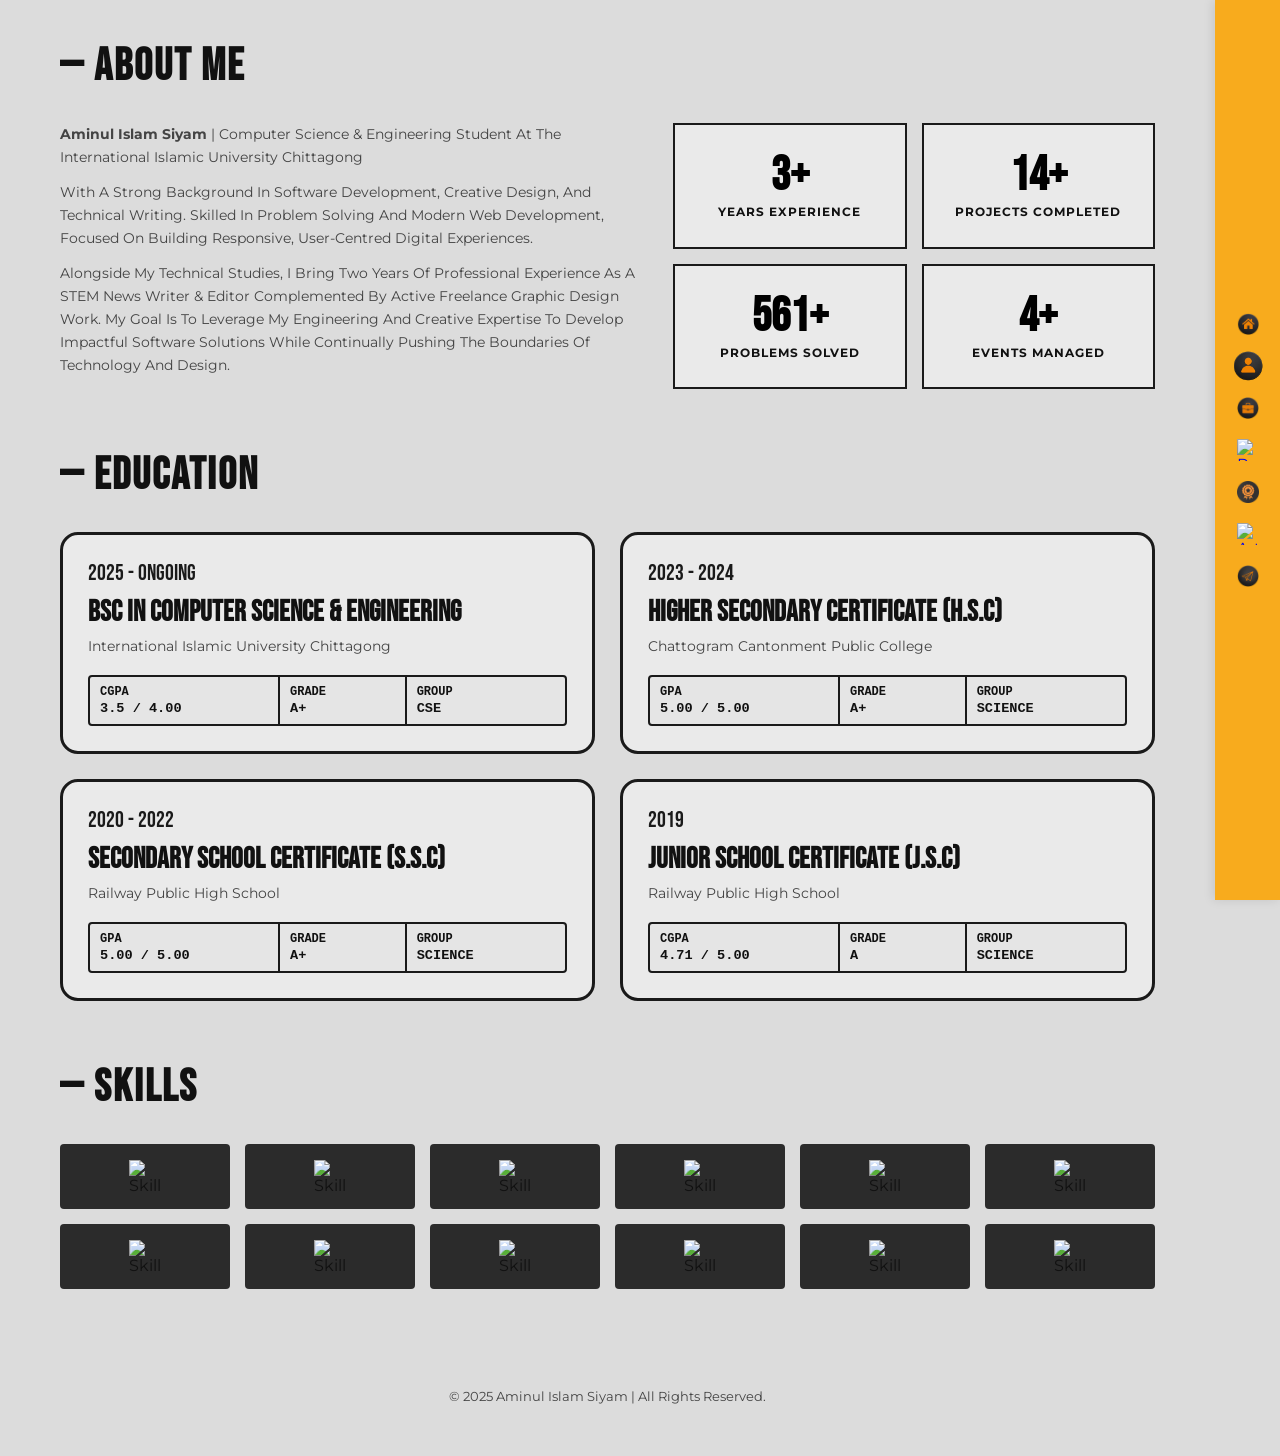
==== about.html @ 87c58ed9 "This is my first commit" ====
<!DOCTYPE html>
<html lang="en">
<head>
  <meta charset="UTF-8" />
  <meta name="viewport" content="width=device-width, initial-scale=1.0" />
  <title>Aminul Islam Siyam - About & Education</title>
  <link rel="preconnect" href="https://fonts.googleapis.com">
  <link rel="preconnect" href="https://fonts.gstatic.com" crossorigin>
  <link href="https://fonts.googleapis.com/css2?family=Bebas+Neue&family=Montserrat:wght@400;500;600;700&display=swap" rel="stylesheet">
  <link rel="stylesheet" href="style.css" />
</head>
<body>

  <aside class="sidebar-nav">
    <div class="nav-dots">
      <a href="home.html" class="dot-link" title="Home"><img src="images/home.png" alt="Home" class="nav-custom-icon"></a>
      <a href="about.html" class="dot-link active-dot" title="About"><img src="images/about.png" alt="About" class="nav-custom-icon"></a>
      <a href="experience.html" class="dot-link" title="Experience"><img src="images/experience.png" alt="Experience" class="nav-custom-icon"></a>
      <a href="project.html" class="dot-link" title="Projects"><img src="images/portfolio.png" alt="Projects" class="nav-custom-icon"></a>
      <a href="achivement.html" class="dot-link" title="Achievements"><img src="images/achivement.png" alt="Achievements" class="nav-custom-icon"></a>
      <a href="artice.html" class="dot-link" title="Articles"><img src="images/articles.png" alt="Articles" class="nav-custom-icon"></a>
      <a href="contact.html" class="dot-link" title="Contact"><img src="images/contact.png" alt="Contact" class="nav-custom-icon"></a>
    </div>
  </aside>

  <div class="main-wrapper">
    <!-- About Section -->
    <section class="section-block">
      <h2 class="section-header"><span>—</span> ABOUT ME</h2>
      <div class="about-grid">
        <div class="about-bio">
          <p class="lead-text">
            <strong>Aminul Islam Siyam</strong> | Computer Science & Engineering Student At The International Islamic University Chittagong
          </p>
          <p>
            With A Strong Background In Software Development, Creative Design, And Technical Writing. Skilled In Problem Solving And Modern Web Development, Focused On Building Responsive, User-Centred Digital Experiences.
          </p>
          <p>
            Alongside My Technical Studies, I Bring Two Years Of Professional Experience As A STEM News Writer & Editor Complemented By Active Freelance Graphic Design Work. My Goal Is To Leverage My Engineering And Creative Expertise To Develop Impactful Software Solutions While Continually Pushing The Boundaries Of Technology And Design.
          </p>
        </div>
        <div class="stats-grid">
          <div class="stat-card">
            <h3 class="counter" data-target="3">0+</h3>
            <p>YEARS EXPERIENCE</p>
          </div>
          <div class="stat-card">
            <h3 class="counter" data-target="20">0+</h3>
            <p>PROJECTS COMPLETED</p>
          </div>
          <div class="stat-card">
            <h3 class="counter" data-target="800">0+</h3>
            <p>PROBLEMS SOLVED</p>
          </div>
          <div class="stat-card">
            <h3 class="counter" data-target="5">0+</h3>
            <p>EVENTS MANAGED</p>
          </div>
        </div>
      </div>
    </section>

    <!-- Education Section -->
    <section class="section-block">
      <h2 class="section-header"><span>—</span> EDUCATION</h2>
      <div class="education-grid">
        <div class="edu-card">
          <span class="edu-year">2025 - ONGOING</span>
          <h3 class="edu-degree">BSc In Computer Science & Engineering</h3>
          <p class="edu-institution">International Islamic University Chittagong</p>
          <div class="edu-table">
            <div class="edu-col"><span class="edu-label">CGPA</span><span class="edu-val">3.5 / 4.00</span></div>
            <div class="edu-col"><span class="edu-label">GRADE</span><span class="edu-val">A+</span></div>
            <div class="edu-col"><span class="edu-label">GROUP</span><span class="edu-val">CSE</span></div>
          </div>
        </div>

        <div class="edu-card">
          <span class="edu-year">2023 - 2024</span>
          <h3 class="edu-degree">Higher Secondary Certificate (H.S.C)</h3>
          <p class="edu-institution">Chattogram Cantonment Public College</p>
          <div class="edu-table">
            <div class="edu-col"><span class="edu-label">GPA</span><span class="edu-val">5.00 / 5.00</span></div>
            <div class="edu-col"><span class="edu-label">GRADE</span><span class="edu-val">A+</span></div>
            <div class="edu-col"><span class="edu-label">GROUP</span><span class="edu-val">SCIENCE</span></div>
          </div>
        </div>

        <div class="edu-card">
          <span class="edu-year">2020 - 2022</span>
          <h3 class="edu-degree">Secondary School Certificate (S.S.C)</h3>
          <p class="edu-institution">Railway Public High School</p>
          <div class="edu-table">
            <div class="edu-col"><span class="edu-label">GPA</span><span class="edu-val">5.00 / 5.00</span></div>
            <div class="edu-col"><span class="edu-label">GRADE</span><span class="edu-val">A+</span></div>
            <div class="edu-col"><span class="edu-label">GROUP</span><span class="edu-val">SCIENCE</span></div>
          </div>
        </div>

        <div class="edu-card">
          <span class="edu-year">2019</span>
          <h3 class="edu-degree">Junior School Certificate (J.S.C)</h3>
          <p class="edu-institution">Railway Public High School</p>
          <div class="edu-table">
            <div class="edu-col"><span class="edu-label">CGPA</span><span class="edu-val">4.71 / 5.00</span></div>
            <div class="edu-col"><span class="edu-label">GRADE</span><span class="edu-val">A</span></div>
            <div class="edu-col"><span class="edu-label">GROUP</span><span class="edu-val">SCIENCE</span></div>
          </div>
        </div>
      </div>
    </section>

    <!-- Skills Section -->
    <section class="section-block">
      <h2 class="section-header"><span>—</span> SKILLS</h2>
      <div class="skills-flex-grid">
        <div class="skill-box"><img src="images/skill1.png" alt="Skill 1"></div>
        <div class="skill-box"><img src="images/skill2.png" alt="Skill 2"></div>
        <div class="skill-box"><img src="images/skill3.png" alt="Skill 3"></div>
        <div class="skill-box"><img src="images/skill4.png" alt="Skill 4"></div>
        <div class="skill-box"><img src="images/skill5.png" alt="Skill 5"></div>
        <div class="skill-box"><img src="images/skill6.png" alt="Skill 6"></div>
        <div class="skill-box"><img src="images/skill7.png" alt="Skill 7"></div>
        <div class="skill-box"><img src="images/skill8.png" alt="Skill 8"></div>
        <div class="skill-box"><img src="images/skill9.png" alt="Skill 9"></div>
        <div class="skill-box"><img src="images/skill10.png" alt="Skill 10"></div>
        <div class="skill-box"><img src="images/skill11.png" alt="Skill 11"></div>
        <div class="skill-box"><img src="images/skill12.png" alt="Skill 12"></div>
      </div>
    </section>

    <footer class="site-footer">
      <p>&copy; 2025 Aminul Islam Siyam | All Rights Reserved.</p>
    </footer>
  </div>

  <script src="script.js"></script>
</body>
</html>
---- style.css ----
/* Global Reset & Base Variables */
* {
  margin: 0;
  padding: 0;
  box-sizing: border-box;
}

:root {
  --primary-orange: #F8AB1D;
  --bg-main: #dcdcdc;
  --dark-accent: #2B2B2B;
  --card-border: #1a1a1a;
  --text-primary: #111111;
  --text-muted: #444444;
  --font-heading: 'Bebas Neue', sans-serif;
  --font-body: 'Montserrat', sans-serif;
}

body {
  font-family: var(--font-body);
  background-color: var(--bg-main);
  color: var(--text-primary);
  display: flex;
  min-height: 100vh;
  overflow-x: hidden;
}

/* Decorative Edge Accent Bar */
.decor-bar-left {
  position: fixed;
  left: 0;
  top: 18%;
  width: 28px;
  height: 110px;
  background-color: var(--primary-orange);
  z-index: 10;
}

/* Sidebar Fixed Navigation */
.sidebar-nav {
  position: fixed;
  right: 0;
  top: 0;
  width: 65px;
  height: 100vh;
  background-color: var(--primary-orange);
  display: flex;
  align-items: center;
  justify-content: center;
  z-index: 999;
  box-shadow: -2px 0 10px rgba(0,0,0,0.1);
}

.nav-dots {
  display: flex;
  flex-direction: column;
  gap: 20px;
}

.dot-link {
  display: flex;
  align-items: center;
  justify-content: center;
  transition: transform 0.3s ease;
}

.nav-custom-icon {
  width: 22px;
  height: 22px;
  object-fit: contain;
}

.dot-link:hover, .dot-link.active-dot {
  transform: scale(1.4);
}

/* Main Layout Wrapper */
.main-wrapper {
  width: calc(100% - 65px);
  padding: 40px 60px;
}

.section-block {
  margin-bottom: 60px;
}

.section-header {
  font-family: var(--font-heading);
  font-size: 2.8rem;
  letter-spacing: 2px;
  margin-bottom: 30px;
  text-transform: uppercase;
}

/* HERO SECTION LAYOUT */
.hero-section {
  display: flex !important;
  flex-direction: row !important;
  justify-content: space-between !important;
  align-items: center !important;
  min-height: 85vh;
  width: 100%;
  gap: 30px;
}

.left-content {
  flex: 1;
  max-width: 550px;
}

.right-content {
  flex: 1;
  display: flex !important;
  justify-content: flex-end !important;
  align-items: center !important;
}

.hello-container { margin-bottom: 15px; }
.hello-text {
  font-family: var(--font-heading);
  font-size: 4rem;
  color: var(--primary-orange);
  letter-spacing: 2px;
  line-height: 1;
}

.hello-underline {
  width: 120px;
  height: 6px;
  background-color: var(--primary-orange);
  margin-top: 4px;
}

.name-title {
  font-family: var(--font-heading);
  font-size: 3.8rem;
  line-height: 1.05;
  letter-spacing: 3px;
  margin-bottom: 25px;
}

.outline-text {
  color: #ffffff;
  -webkit-text-stroke: 2px #1A1A1A;
  text-shadow: 2px 2px 0px #000, 3px 3px 0px var(--primary-orange);
}

.outline-text.highlight {
  font-size: 4.4rem;
  letter-spacing: 5px;
}

.badge {
  display: inline-flex;
  align-items: center;
  gap: 8px;
  background-color: var(--dark-accent);
  padding: 8px 16px;
  border-radius: 4px;
  color: var(--primary-orange);
  font-weight: 700;
  font-size: 0.72rem;
  margin-bottom: 20px;
}

.description {
  font-size: 0.92rem;
  line-height: 1.5;
  color: var(--text-muted);
  font-weight: 600;
  margin-bottom: 28px;
  max-width: 480px;
}

/* Image-Only Buttons */
.cta-buttons {
  display: flex;
  align-items: center;
  gap: 16px;
}

.btn-cv-img, .btn-talk-img {
  display: inline-block;
  padding: 0;
  border: none;
  background: transparent;
  text-decoration: none;
  transition: transform 0.3s ease, filter 0.3s ease;
}

.btn-full-img {
  height: 45px;
  width: auto;
  display: block;
  object-fit: contain;
}

.btn-cv-img:hover, .btn-talk-img:hover {
  transform: translateY(-3px) scale(1.03);
  filter: drop-shadow(0 4px 8px rgba(0, 0, 0, 0.15));
}

/* PROFILE & ORBIT NAVIGATION */
.profile-wrapper {
  position: relative;
  width: 440px;
  height: 440px;
  display: flex;
  align-items: center;
  justify-content: center;
}

.profile-circle {
  width: 360px;
  height: 360px;
  border-radius: 50%;
  border: 3px solid var(--primary-orange);
  overflow: hidden;
  z-index: 2;
}

.profile-img { width: 100%; height: 100%; object-fit: cover; }

.curved-arc {
  position: absolute;
  top: -30px; left: -30px;
  width: 500px; height: 500px;
  z-index: 3; pointer-events: none;
}

.orbit-nav {
  position: absolute;
  width: 100%; height: 100%;
  z-index: 4;
}

.nav-item {
  position: absolute;
  width: 42px; height: 42px;
  background-color: var(--dark-accent);
  border-radius: 50%;
  display: flex; align-items: center; justify-content: center;
  transition: transform 0.3s ease, box-shadow 0.3s ease;
}

.nav-item img { width: 20px; height: 20px; object-fit: contain; }
.nav-item:hover { transform: scale(1.2); box-shadow: 0 0 12px var(--primary-orange); }

.pos-1 { top: 12px;  right: 70px; }
.pos-2 { top: 65px;  right: 22px; }
.pos-3 { top: 132px; right: -12px; }
.pos-4 { top: 205px; right: -24px; }
.pos-5 { top: 278px; right: -12px; }
.pos-6 { top: 345px; right: 22px; }
.pos-7 { top: 398px; right: 70px; }

/* ABOUT & STATS */
.about-grid {
  display: grid;
  grid-template-columns: 1.2fr 1fr;
  gap: 35px;
}

.about-bio p { font-size: 0.9rem; line-height: 1.6; margin-bottom: 12px; color: var(--text-muted); }

.stats-grid {
  display: grid;
  grid-template-columns: 1fr 1fr;
  gap: 15px;
}

.stat-card {
  border: 2px solid var(--card-border);
  padding: 22px;
  text-align: center;
  background-color: rgba(255, 255, 255, 0.4);
  transition: transform 0.3s ease;
}

.stat-card:hover { transform: translateY(-5px); border-color: var(--primary-orange); }
.stat-card h3 { font-family: var(--font-heading); font-size: 3rem; color: #000; }
.stat-card p { font-size: 0.75rem; font-weight: 700; letter-spacing: 1px; }

/* EDUCATION CARDS */
.education-grid {
  display: grid;
  grid-template-columns: 1fr 1fr;
  gap: 25px;
}

.edu-card {
  border: 3px solid #1a1a1a;
  border-radius: 18px;
  padding: 25px;
  background-color: rgba(255, 255, 255, 0.4);
  display: flex; flex-direction: column; justify-content: space-between;
  transition: transform 0.3s ease;
}

.edu-card:hover { transform: translateY(-5px); }
.edu-year { font-family: var(--font-heading); font-size: 1.4rem; color: #1a1a1a; margin-bottom: 10px; }
.edu-degree { font-family: var(--font-heading); font-size: 1.8rem; line-height: 1.1; margin-bottom: 8px; }
.edu-institution { font-size: 0.88rem; color: #444; margin-bottom: 20px; }

.edu-table {
  display: grid;
  grid-template-columns: 1.2fr 0.8fr 1fr;
  border: 2px solid #1a1a1a;
  background-color: #e5e5e5;
  border-radius: 4px;
}

.edu-col { padding: 8px 10px; display: flex; flex-direction: column; }
.edu-col:not(:last-child) { border-right: 2px solid #1a1a1a; }
.edu-label { font-family: monospace; font-size: 0.75rem; font-weight: 700; }
.edu-val { font-family: monospace; font-size: 0.85rem; font-weight: 600; margin-top: 2px; }

/* SKILLS */
.skills-flex-grid {
  display: grid;
  grid-template-columns: repeat(6, 1fr);
  gap: 15px;
}

.skill-box {
  height: 65px;
  background-color: var(--dark-accent);
  display: flex; align-items: center; justify-content: center;
  border-radius: 4px;
  transition: transform 0.3s ease, background-color 0.3s ease;
}

.skill-box img { width: 32px; height: 32px; object-fit: contain; }
.skill-box:hover { background-color: var(--primary-orange); transform: translateY(-5px); }

/* EXPERIENCE TIMELINE */
.timeline-wrapper { display: flex; flex-direction: column; gap: 20px; }
.timeline-row { display: flex; align-items: flex-start; gap: 18px; }
.timeline-indicator { width: 18px; height: 18px; background-color: var(--primary-orange); border-radius: 50%; margin-top: 20px; flex-shrink: 0; }

.dark-box { background-color: var(--dark-accent); color: #fff; padding: 22px; width: 100%; border-radius: 4px; }
.dark-box-header { display: flex; justify-content: space-between; align-items: center; margin-bottom: 10px; }
.badge-tag { color: var(--primary-orange); font-size: 0.8rem; font-weight: 600; }

/* PROJECTS & ARTICLES */
.projects-grid, .articles-grid {
  display: grid;
  grid-template-columns: repeat(auto-fit, minmax(260px, 1fr));
  gap: 20px;
}

.project-card, .article-card {
  border: 2px solid var(--card-border);
  padding: 20px;
  background: rgba(255,255,255,0.5);
  transition: transform 0.3s ease;
}

.project-card:hover, .article-card:hover { transform: translateY(-5px); }

.project-banner, .article-thumb {
  height: 140px;
  background-color: #2b2b2b;
  display: flex; align-items: center; justify-content: center;
  margin-bottom: 12px;
  overflow: hidden;
}

.project-banner img, .article-thumb img { width: 100%; height: 100%; object-fit: cover; }

.read-link { display: inline-block; margin-top: 12px; font-size: 0.75rem; font-weight: 700; color: #000; text-decoration: underline; }
.articles-subtext { font-size: 0.8rem; color: var(--text-muted); margin-bottom: 22px; }

/* ACHIEVEMENTS */
.achievements-list { display: flex; flex-direction: column; gap: 18px; }
.achievement-item { display: flex; align-items: center; gap: 18px; }
.ach-icon { width: 32px; height: 32px; object-fit: contain; }

/* CONTACT */
.contact-grid { display: grid; grid-template-columns: 1fr 1fr; gap: 35px; }
.contact-details-list { list-style: none; margin-top: 15px; }
.contact-details-list li { margin-bottom: 10px; font-size: 0.9rem; }

.contact-form { display: flex; flex-direction: column; gap: 14px; }
.contact-form input, .contact-form textarea { padding: 12px; border: 1px solid #aaa; background: #fff; font-family: inherit; }

.site-footer { text-align: center; padding: 40px 0 10px; font-size: 0.8rem; color: var(--text-muted); }

/* RESPONSIVE */
@media (max-width: 850px) {
  .main-wrapper { width: 100%; padding: 25px; }
  .sidebar-nav, .decor-bar-left { display: none; }
  .hero-section { flex-direction: column !important; }
  .about-grid, .education-grid, .contact-grid { grid-template-columns: 1fr; }
  .skills-flex-grid { grid-template-columns: repeat(3, 1fr); }
  .profile-wrapper { transform: scale(0.8); }
}
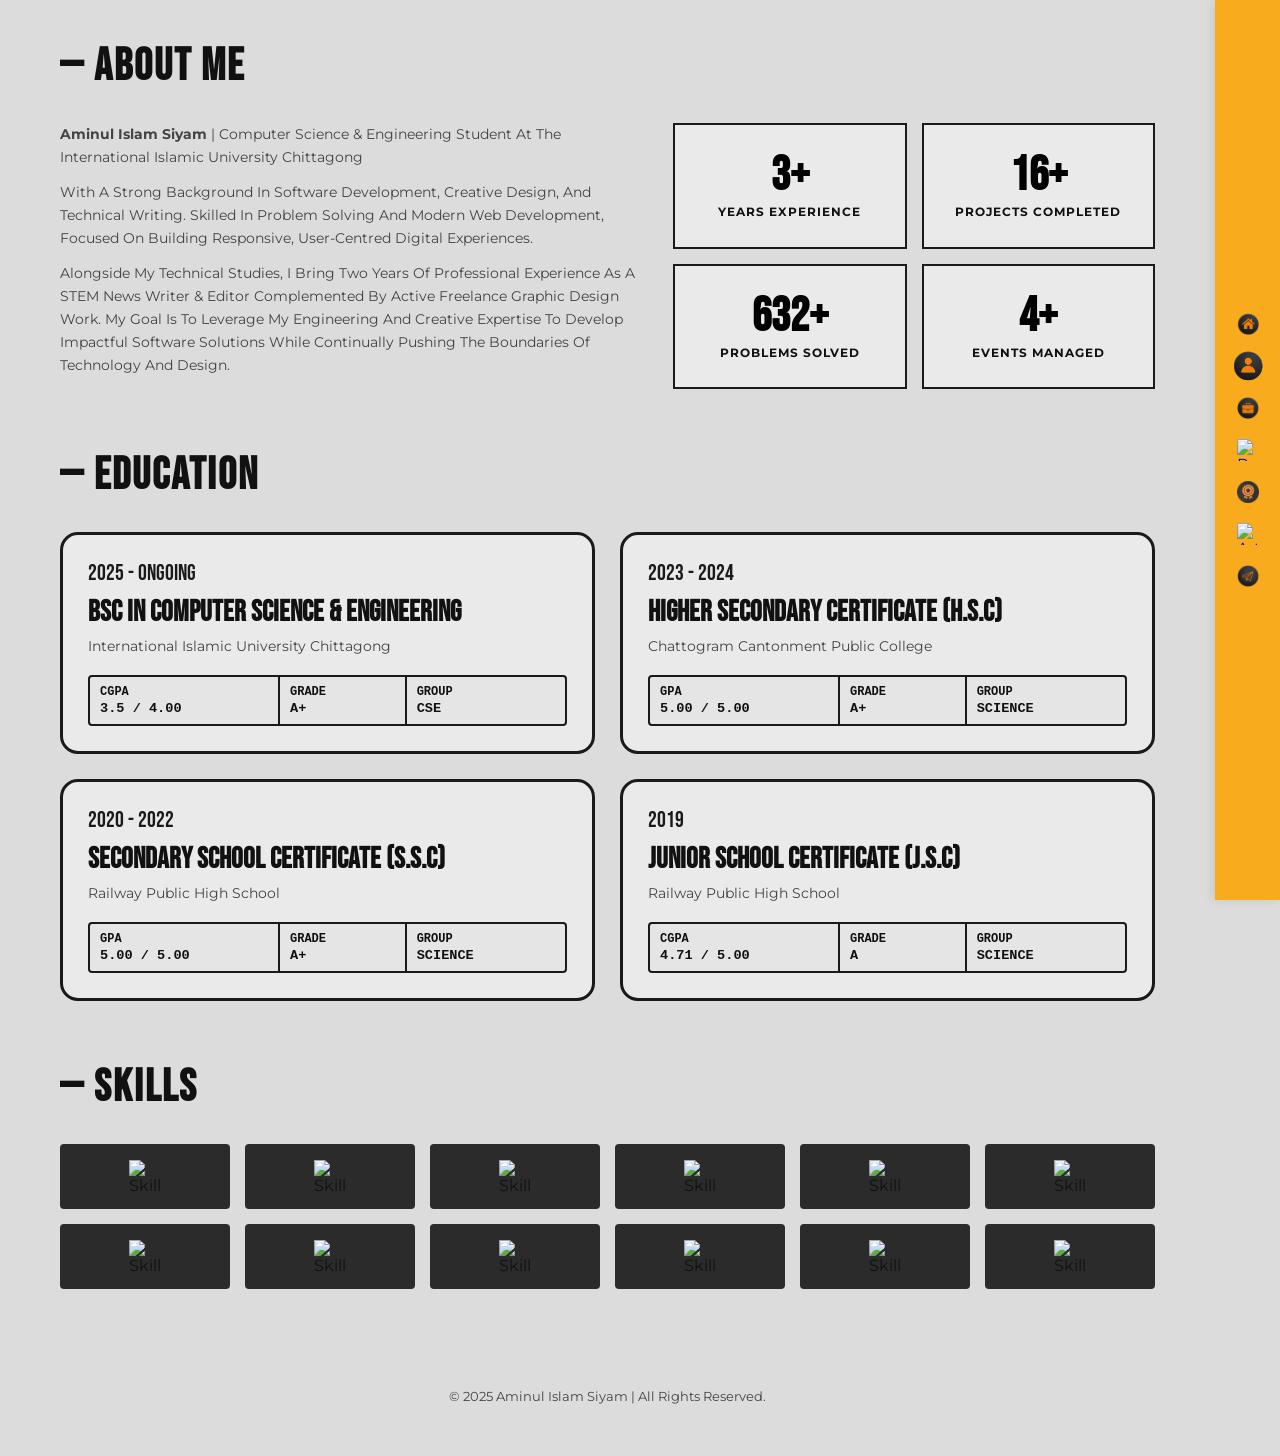
==== commit 9e209c6d: "home to index" ====
--- a/about.html
+++ b/about.html
@@ -13,7 +13,7 @@
 
   <aside class="sidebar-nav">
     <div class="nav-dots">
-      <a href="home.html" class="dot-link" title="Home"><img src="images/home.png" alt="Home" class="nav-custom-icon"></a>
+      <a href="index.html" class="dot-link" title="index"><img src="images/index.png" alt="index" class="nav-custom-icon"></a>
       <a href="about.html" class="dot-link active-dot" title="About"><img src="images/about.png" alt="About" class="nav-custom-icon"></a>
       <a href="experience.html" class="dot-link" title="Experience"><img src="images/experience.png" alt="Experience" class="nav-custom-icon"></a>
       <a href="project.html" class="dot-link" title="Projects"><img src="images/portfolio.png" alt="Projects" class="nav-custom-icon"></a>
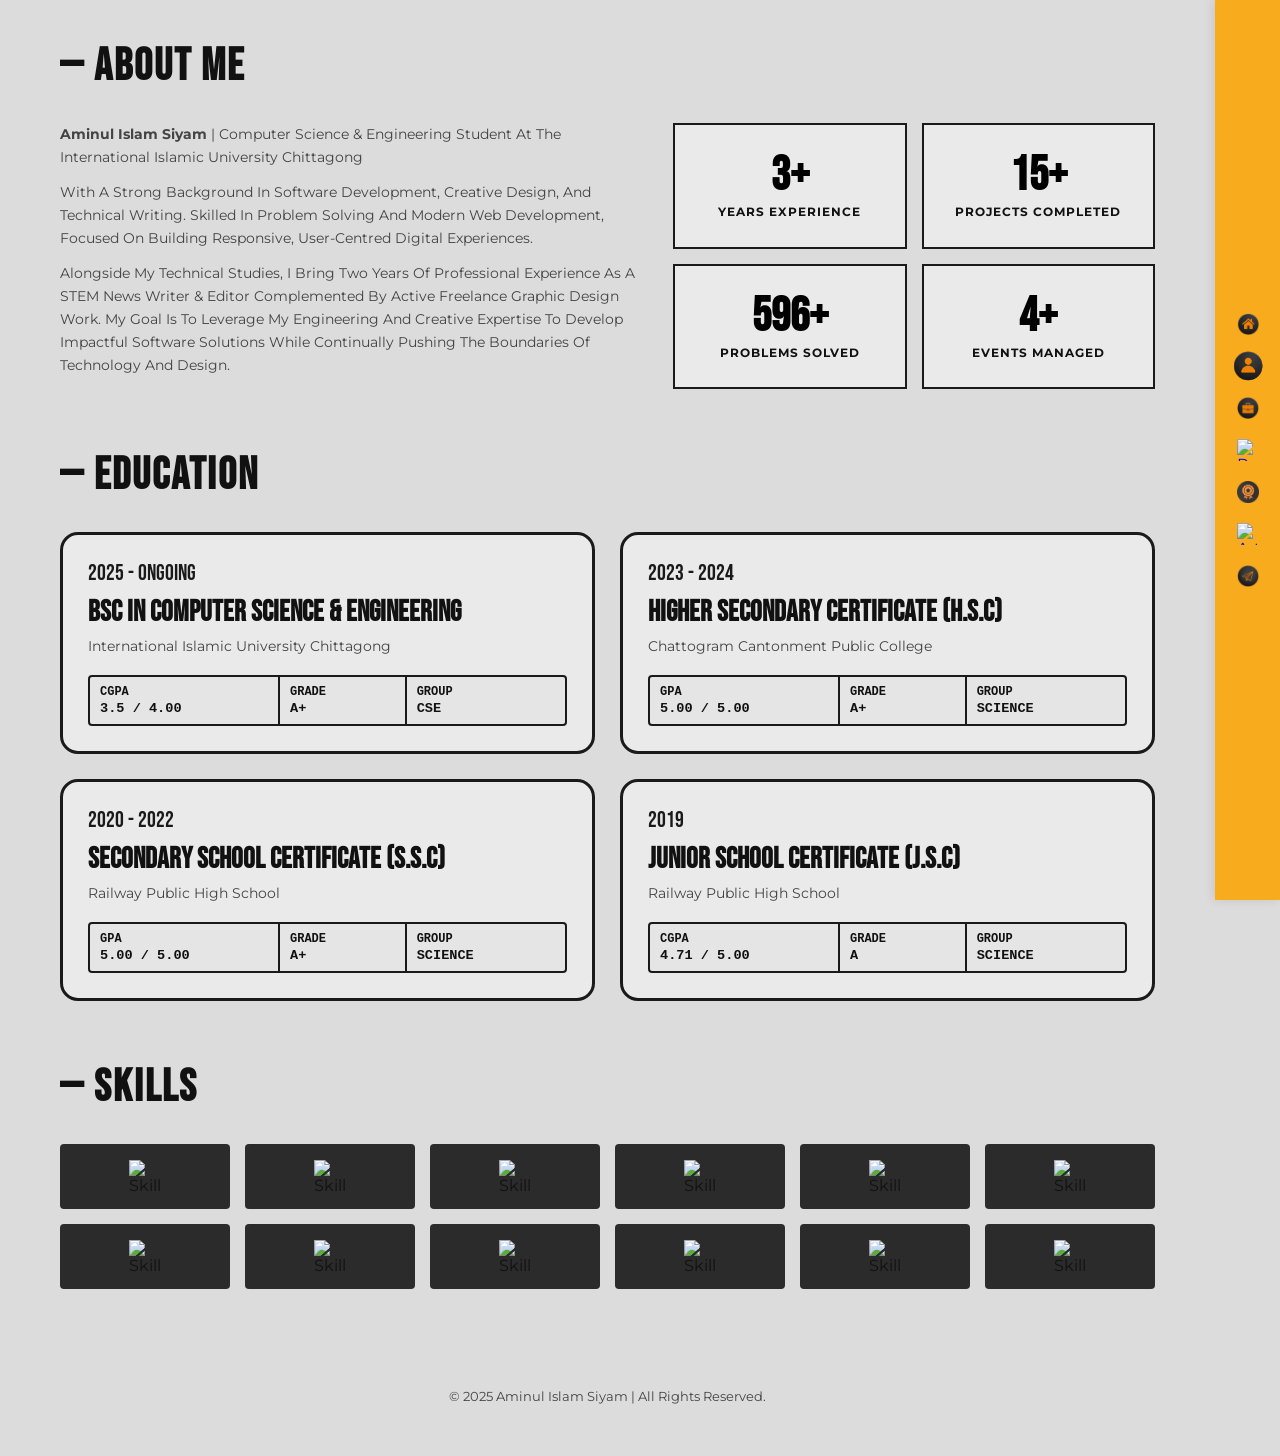
==== commit 4b8973d8: "article correction" ====
--- a/about.html
+++ b/about.html
@@ -18,7 +18,7 @@
       <a href="experience.html" class="dot-link" title="Experience"><img src="images/experience.png" alt="Experience" class="nav-custom-icon"></a>
       <a href="project.html" class="dot-link" title="Projects"><img src="images/portfolio.png" alt="Projects" class="nav-custom-icon"></a>
       <a href="achivement.html" class="dot-link" title="Achievements"><img src="images/achivement.png" alt="Achievements" class="nav-custom-icon"></a>
-      <a href="artice.html" class="dot-link" title="Articles"><img src="images/articles.png" alt="Articles" class="nav-custom-icon"></a>
+      <a href="article.html" class="dot-link" title="Articles"><img src="images/articles.png" alt="Articles" class="nav-custom-icon"></a>
       <a href="contact.html" class="dot-link" title="Contact"><img src="images/contact.png" alt="Contact" class="nav-custom-icon"></a>
     </div>
   </aside>
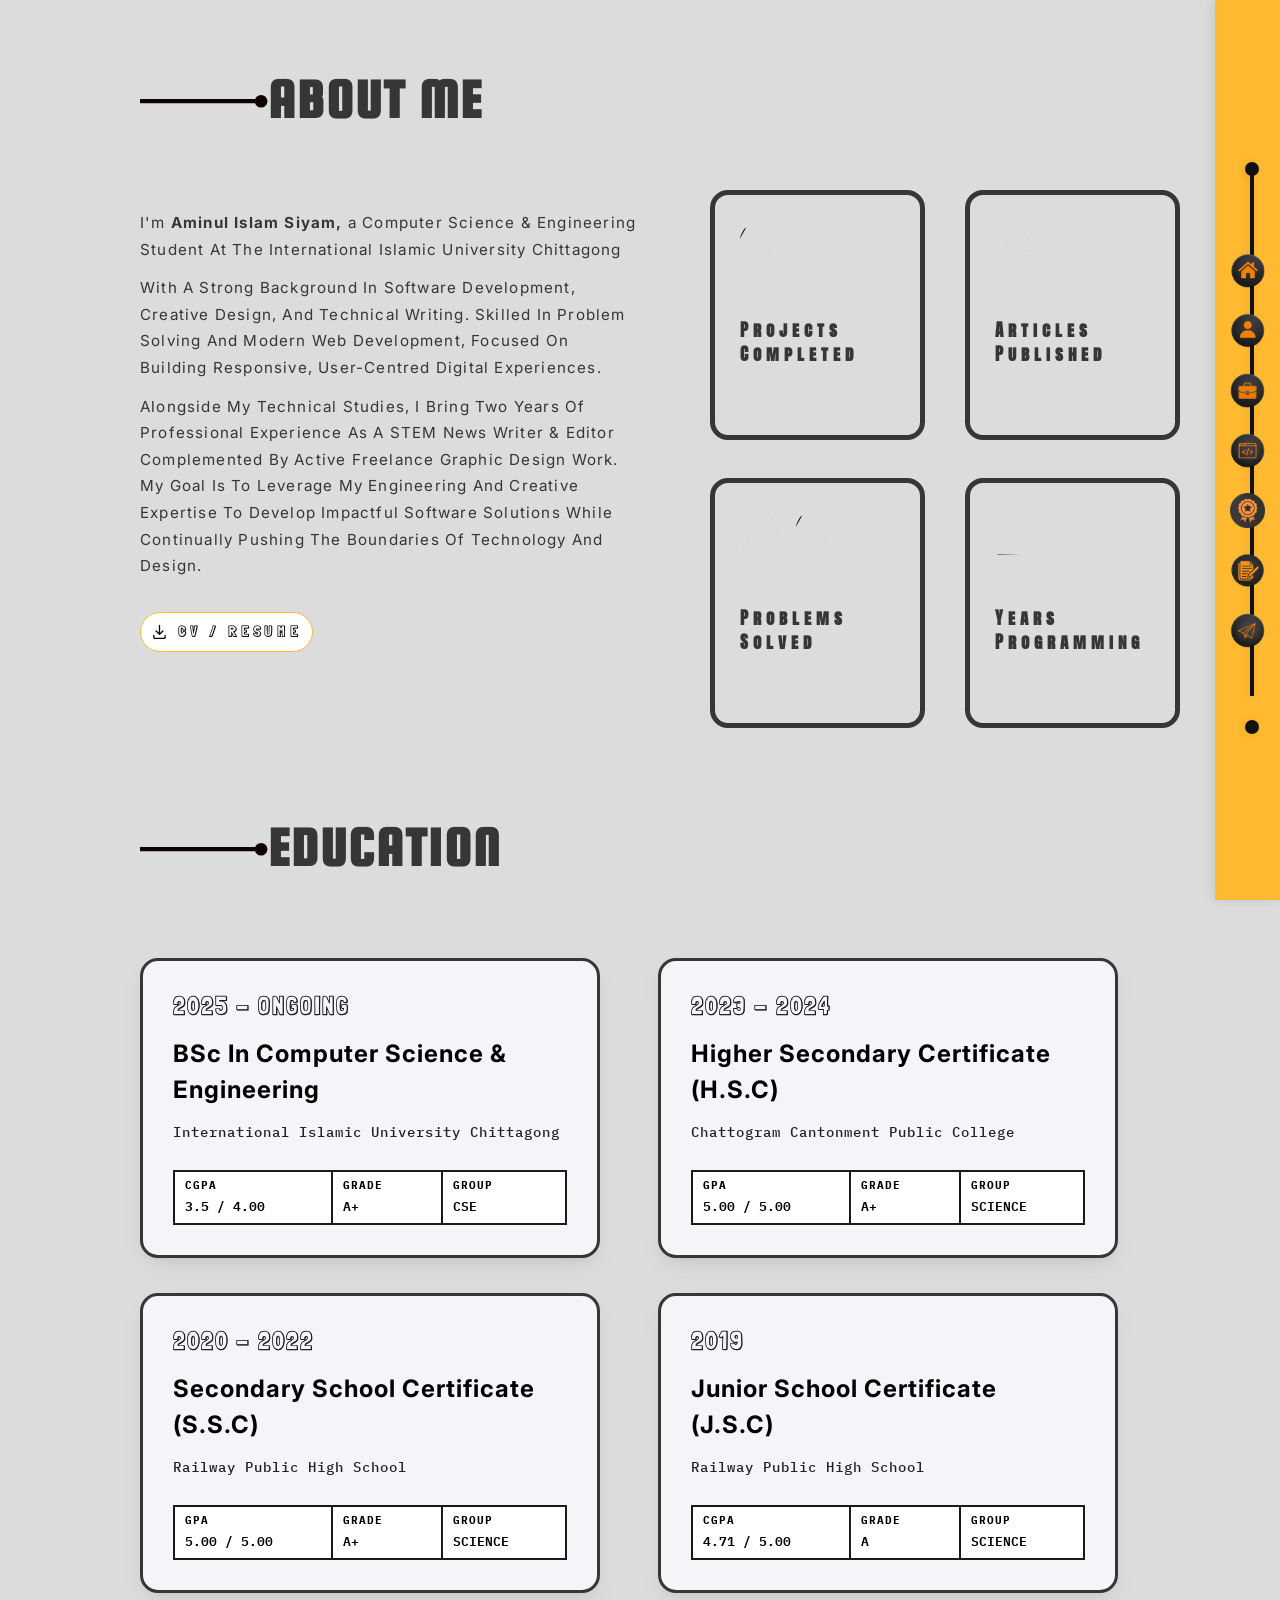
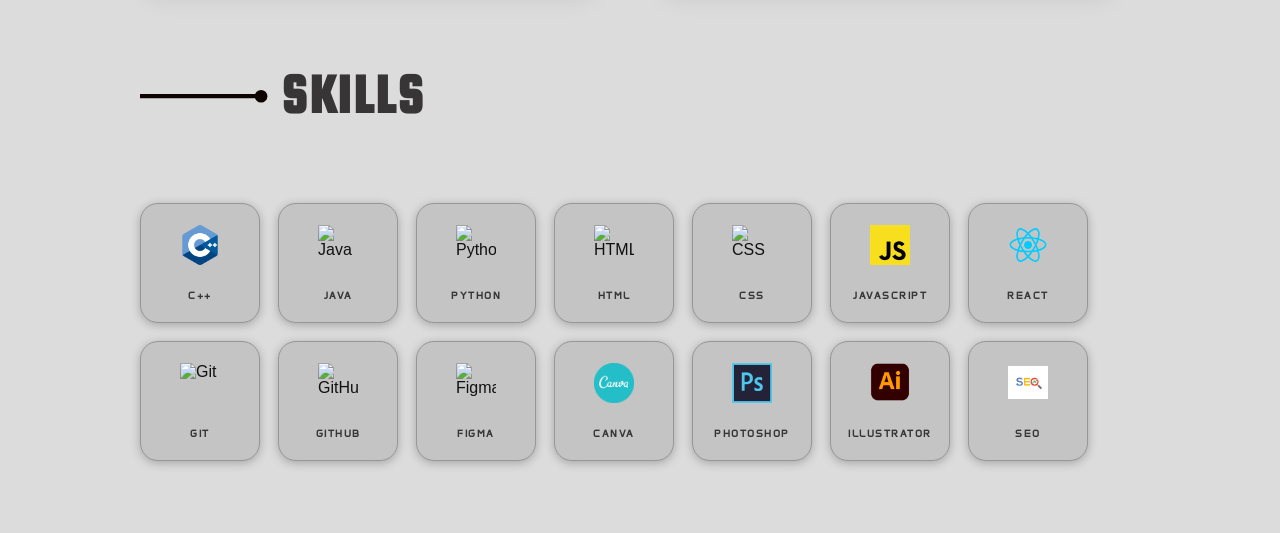
==== commit 53aa6a19: "correction" ====
--- a/about.html
+++ b/about.html
@@ -1,72 +1,101 @@
 <!DOCTYPE html>
 <html lang="en">
+
 <head>
-  <meta charset="UTF-8" />
-  <meta name="viewport" content="width=device-width, initial-scale=1.0" />
-  <title>Aminul Islam Siyam - About & Education</title>
+  <meta charset="UTF-8">
+  <meta name="viewport" content="width=device-width, initial-scale=1.0">
+  <title>Aminul Islam Siyam | About</title>
   <link rel="preconnect" href="https://fonts.googleapis.com">
   <link rel="preconnect" href="https://fonts.gstatic.com" crossorigin>
-  <link href="https://fonts.googleapis.com/css2?family=Bebas+Neue&family=Montserrat:wght@400;500;600;700&display=swap" rel="stylesheet">
-  <link rel="stylesheet" href="style.css" />
+  <link
+    href="https://fonts.googleapis.com/css2?family=Akshar:wght@300..700&family=Anton&family=Anton+SC&family=Anta&family=Antic+Slab&family=Bungee+Shade&family=Cantarell:wght@400;700&family=Graduate&family=IBM+Plex+Mono:wght@100;200;300;400;500;600;700&family=Inter:wght@100..900&family=Londrina+Shadow&family=Squada+One&display=swap"
+    rel="stylesheet">
+  <link rel="stylesheet" href="style.css">
 </head>
+
 <body>
-
   <aside class="sidebar-nav">
+    <div class="verticalinedot1"></div>
+    <div class="verticaline"></div>
+    <div class="verticalinedot2"></div>
     <div class="nav-dots">
-      <a href="index.html" class="dot-link" title="index"><img src="images/index.png" alt="index" class="nav-custom-icon"></a>
-      <a href="about.html" class="dot-link active-dot" title="About"><img src="images/about.png" alt="About" class="nav-custom-icon"></a>
-      <a href="experience.html" class="dot-link" title="Experience"><img src="images/experience.png" alt="Experience" class="nav-custom-icon"></a>
-      <a href="project.html" class="dot-link" title="Projects"><img src="images/portfolio.png" alt="Projects" class="nav-custom-icon"></a>
-      <a href="achivement.html" class="dot-link" title="Achievements"><img src="images/achivement.png" alt="Achievements" class="nav-custom-icon"></a>
-      <a href="article.html" class="dot-link" title="Articles"><img src="images/articles.png" alt="Articles" class="nav-custom-icon"></a>
-      <a href="contact.html" class="dot-link" title="Contact"><img src="images/contact.png" alt="Contact" class="nav-custom-icon"></a>
+      <a href="index.html" class="dot-link" title="Home"><img src="images/index.png" alt="Home"
+          class="nav-custom-icon"></a>
+      <a href="about.html" class="dot-link" title="About"><img src="images/about.png" alt="About"
+          class="nav-custom-icon"></a>
+      <a href="experience.html" class="dot-link" title="Experience"><img src="images/experience.png" alt="Experience"
+          class="nav-custom-icon"></a>
+      <a href="project.html" class="dot-link" title="Projects"><img src="images/project.png" alt="Projects"
+          class="nav-custom-icon"></a>
+      <a href="achievement.html" class="dot-link" title="Achievements"><img src="images/achivement.png"
+          alt="Achievements" class="nav-custom-icon"></a>
+      <a href="article.html" class="dot-link" title="Articles"><img src="images/article.png" alt="Articles"
+          class="nav-custom-icon"></a>
+      <a href="contact.html" class="dot-link" title="Contact"><img src="images/contact.png" alt="Contact"
+          class="nav-custom-icon"></a>
     </div>
   </aside>
-
-  <div class="main-wrapper">
-    <!-- About Section -->
-    <section class="section-block">
-      <h2 class="section-header"><span>—</span> ABOUT ME</h2>
+  <main class="main-wrapper">
+    <!-- ABOUT SECTION -->
+    <section id="about" class="section-block">
+      <h2 class="section-header"><svg width="128" height="13" viewBox="0 0 128 13" fill="none"
+          xmlns="http://www.w3.org/2000/svg">
+          <rect x="126.983" y="4.00024" width="4.23276" height="126.983" transform="rotate(90 126.983 4.00024)"
+            fill="#0D0400" />
+          <circle cx="121.088" cy="6.29719" r="6.29719" transform="rotate(90 121.088 6.29719)" fill="#0D0400" />
+        </svg>ABOUT ME</h2>
+      <br><br>
       <div class="about-grid">
         <div class="about-bio">
-          <p class="lead-text">
-            <strong>Aminul Islam Siyam</strong> | Computer Science & Engineering Student At The International Islamic University Chittagong
-          </p>
-          <p>
-            With A Strong Background In Software Development, Creative Design, And Technical Writing. Skilled In Problem Solving And Modern Web Development, Focused On Building Responsive, User-Centred Digital Experiences.
-          </p>
-          <p>
-            Alongside My Technical Studies, I Bring Two Years Of Professional Experience As A STEM News Writer & Editor Complemented By Active Freelance Graphic Design Work. My Goal Is To Leverage My Engineering And Creative Expertise To Develop Impactful Software Solutions While Continually Pushing The Boundaries Of Technology And Design.
-          </p>
+          <p class="lead-text">I'm <strong>Aminul Islam Siyam, </strong>a Computer Science &amp; Engineering Student At
+            The
+            International Islamic University Chittagong</p>
+          <p>With A Strong Background In Software Development, Creative Design, And Technical Writing. Skilled In
+            Problem Solving And Modern Web Development, Focused On Building Responsive, User-Centred Digital
+            Experiences.</p>
+          <p>Alongside My Technical Studies, I Bring Two Years Of Professional Experience As A STEM News Writer &amp;
+            Editor Complemented By Active Freelance Graphic Design Work. My Goal Is To Leverage My Engineering And
+            Creative Expertise To Develop Impactful Software Solutions While Continually Pushing The Boundaries Of
+            Technology And Design.</p>
+          <button class="abt-cv-btn"><svg width="20" height="20" viewBox="0 0 20 20" fill="none"
+              xmlns="http://www.w3.org/2000/svg">
+              <path d="M10 2.66669V12.6667M6 9.33335L10 13.3334L14 9.33335" stroke="black" stroke-width="1.5"
+                stroke-linecap="round" stroke-linejoin="round" />
+              <path
+                d="M3.33333 14.6667V16.6667C3.33333 17.0203 3.47381 17.3594 3.72386 17.6095C3.97391 17.8595 4.31304 18 4.66667 18H15.3333C15.687 18 16.0261 17.8595 16.2761 17.6095C16.5262 17.3594 16.6667 17.0203 16.6667 16.6667V14.6667"
+                stroke="black" stroke-width="1.5" stroke-linecap="round" stroke-linejoin="round" />
+            </svg>CV / RESUME</button>
         </div>
         <div class="stats-grid">
           <div class="stat-card">
             <h3 class="counter" data-target="3">0+</h3>
-            <p>YEARS EXPERIENCE</p>
+            <p>Projects Completed</p>
           </div>
           <div class="stat-card">
             <h3 class="counter" data-target="20">0+</h3>
-            <p>PROJECTS COMPLETED</p>
+            <p>Articles Published</p>
           </div>
           <div class="stat-card">
             <h3 class="counter" data-target="800">0+</h3>
-            <p>PROBLEMS SOLVED</p>
-          </div>
-          <div class="stat-card">
-            <h3 class="counter" data-target="5">0+</h3>
-            <p>EVENTS MANAGED</p>
+            <p>Problems Solved</p>
+          </div>
+          <div class="stat-card">
+            <h3 class="counter" data-target="2">0+</h3>
+            <p>Years Programming</p>
           </div>
         </div>
       </div>
-    </section>
-
-    <!-- Education Section -->
-    <section class="section-block">
-      <h2 class="section-header"><span>—</span> EDUCATION</h2>
+      <br><br><br><br><br>
+      <h2 class="section-header"><svg width="128" height="13" viewBox="0 0 128 13" fill="none"
+          xmlns="http://www.w3.org/2000/svg">
+          <rect x="126.983" y="4.00024" width="4.23276" height="126.983" transform="rotate(90 126.983 4.00024)"
+            fill="#0D0400" />
+          <circle cx="121.088" cy="6.29719" r="6.29719" transform="rotate(90 121.088 6.29719)" fill="#0D0400" />
+        </svg>EDUCATION</h2>
+      <br><br>
       <div class="education-grid">
-        <div class="edu-card">
-          <span class="edu-year">2025 - ONGOING</span>
-          <h3 class="edu-degree">BSc In Computer Science & Engineering</h3>
+        <div class="edu-card"><span class="edu-year">2025 - ONGOING</span>
+          <h3 class="edu-degree">BSc In Computer Science &amp; Engineering</h3>
           <p class="edu-institution">International Islamic University Chittagong</p>
           <div class="edu-table">
             <div class="edu-col"><span class="edu-label">CGPA</span><span class="edu-val">3.5 / 4.00</span></div>
@@ -74,9 +103,7 @@
             <div class="edu-col"><span class="edu-label">GROUP</span><span class="edu-val">CSE</span></div>
           </div>
         </div>
-
-        <div class="edu-card">
-          <span class="edu-year">2023 - 2024</span>
+        <div class="edu-card"><span class="edu-year">2023 - 2024</span>
           <h3 class="edu-degree">Higher Secondary Certificate (H.S.C)</h3>
           <p class="edu-institution">Chattogram Cantonment Public College</p>
           <div class="edu-table">
@@ -85,9 +112,7 @@
             <div class="edu-col"><span class="edu-label">GROUP</span><span class="edu-val">SCIENCE</span></div>
           </div>
         </div>
-
-        <div class="edu-card">
-          <span class="edu-year">2020 - 2022</span>
+        <div class="edu-card"><span class="edu-year">2020 - 2022</span>
           <h3 class="edu-degree">Secondary School Certificate (S.S.C)</h3>
           <p class="edu-institution">Railway Public High School</p>
           <div class="edu-table">
@@ -96,9 +121,7 @@
             <div class="edu-col"><span class="edu-label">GROUP</span><span class="edu-val">SCIENCE</span></div>
           </div>
         </div>
-
-        <div class="edu-card">
-          <span class="edu-year">2019</span>
+        <div class="edu-card"><span class="edu-year">2019</span>
           <h3 class="edu-degree">Junior School Certificate (J.S.C)</h3>
           <p class="edu-institution">Railway Public High School</p>
           <div class="edu-table">
@@ -108,32 +131,75 @@
           </div>
         </div>
       </div>
-    </section>
-
-    <!-- Skills Section -->
-    <section class="section-block">
-      <h2 class="section-header"><span>—</span> SKILLS</h2>
+      <br><br><br><br>
+      <h2 class="section-header"><span><svg width="128" height="13" viewBox="0 0 128 13" fill="none"
+            xmlns="http://www.w3.org/2000/svg">
+            <rect x="126.983" y="4.00024" width="4.23276" height="126.983" transform="rotate(90 126.983 4.00024)"
+              fill="#0D0400" />
+            <circle cx="121.088" cy="6.29719" r="6.29719" transform="rotate(90 121.088 6.29719)" fill="#0D0400" />
+          </svg></span> SKILLS</h2>
+      <br><br>
       <div class="skills-flex-grid">
-        <div class="skill-box"><img src="images/skill1.png" alt="Skill 1"></div>
-        <div class="skill-box"><img src="images/skill2.png" alt="Skill 2"></div>
-        <div class="skill-box"><img src="images/skill3.png" alt="Skill 3"></div>
-        <div class="skill-box"><img src="images/skill4.png" alt="Skill 4"></div>
-        <div class="skill-box"><img src="images/skill5.png" alt="Skill 5"></div>
-        <div class="skill-box"><img src="images/skill6.png" alt="Skill 6"></div>
-        <div class="skill-box"><img src="images/skill7.png" alt="Skill 7"></div>
-        <div class="skill-box"><img src="images/skill8.png" alt="Skill 8"></div>
-        <div class="skill-box"><img src="images/skill9.png" alt="Skill 9"></div>
-        <div class="skill-box"><img src="images/skill10.png" alt="Skill 10"></div>
-        <div class="skill-box"><img src="images/skill11.png" alt="Skill 11"></div>
-        <div class="skill-box"><img src="images/skill12.png" alt="Skill 12"></div>
+        <div class="skill-box">
+          <img src="images/cpp.png" alt="C++" class="skill-icon">
+          <span class="skill-name">C++</span>
+        </div>
+        <div class="skill-box">
+          <img src="images/java.png" alt="Java" class="skill-icon">
+          <span class="skill-name">Java</span>
+        </div>
+        <div class="skill-box">
+          <img src="images/python.png" alt="Python" class="skill-icon">
+          <span class="skill-name">Python</span>
+        </div>
+        <div class="skill-box">
+          <img src="images/html.png" alt="HTML" class="skill-icon">
+          <span class="skill-name">HTML</span>
+        </div>
+        <div class="skill-box">
+          <img src="images/css.png" alt="CSS" class="skill-icon">
+          <span class="skill-name">CSS</span>
+        </div>
+        <div class="skill-box">
+          <img src="images/js.png" alt="JavaScript" class="skill-icon">
+          <span class="skill-name">JavaScript</span>
+        </div>
+        <div class="skill-box">
+          <img src="images/react.png" alt="React" class="skill-icon">
+          <span class="skill-name">React</span>
+        </div>
+        <div class="skill-box">
+          <img src="images/git.png" alt="Git" class="skill-icon">
+          <span class="skill-name">Git</span>
+        </div>
+        <div class="skill-box">
+          <img src="images/github.png" alt="GitHub" class="skill-icon">
+          <span class="skill-name">GitHub</span>
+        </div>
+        <div class="skill-box">
+          <img src="images/figma.png" alt="Figma" class="skill-icon">
+          <span class="skill-name">Figma</span>
+        </div>
+        <div class="skill-box">
+          <img src="images/canva.png" alt="Canva" class="skill-icon">
+          <span class="skill-name">Canva</span>
+        </div>
+        <div class="skill-box">
+          <img src="images/photoshop.png" alt="Photoshop" class="skill-icon">
+          <span class="skill-name">Photoshop</span>
+        </div>
+        <div class="skill-box">
+          <img src="images/illustrator.png" alt="Illustrator" class="skill-icon">
+          <span class="skill-name">Illustrator</span>
+        </div>
+        <div class="skill-box">
+          <img src="images/seo.png" alt="SEO" class="skill-icon">
+          <span class="skill-name">SEO</span>
+        </div>
       </div>
     </section>
-
-    <footer class="site-footer">
-      <p>&copy; 2025 Aminul Islam Siyam | All Rights Reserved.</p>
-    </footer>
-  </div>
-
+  </main>
   <script src="script.js"></script>
 </body>
+
 </html>
--- a/style.css
+++ b/style.css
@@ -1,4 +1,7 @@
-/* Global Reset & Base Variables */
+html {
+  scroll-behavior: smooth;
+}
+
 * {
   margin: 0;
   padding: 0;
@@ -6,14 +9,16 @@
 }
 
 :root {
-  --primary-orange: #F8AB1D;
+  --primary-orange: #FFBA31;
   --bg-main: #dcdcdc;
-  --dark-accent: #2B2B2B;
+  --dark-accent: #373535;
   --card-border: #1a1a1a;
   --text-primary: #111111;
   --text-muted: #444444;
   --font-heading: 'Bebas Neue', sans-serif;
   --font-body: 'Montserrat', sans-serif;
+  --white: #ffffff;
+  --black: #000;
 }
 
 body {
@@ -27,11 +32,21 @@
 
 /* Decorative Edge Accent Bar */
 .decor-bar-left {
-  position: fixed;
+  position: absolute;
   left: 0;
-  top: 18%;
-  width: 28px;
-  height: 110px;
+  top: 20%;
+  width: 35px;
+  height: 450px;
+  background-color: var(--primary-orange);
+  z-index: 10;
+}
+
+.decor-bar-right {
+  position: absolute;
+  right: 0;
+  top: 20%;
+  width: 35px;
+  height: 450px;
   background-color: var(--primary-orange);
   z-index: 10;
 }
@@ -47,14 +62,62 @@
   display: flex;
   align-items: center;
   justify-content: center;
+  z-index: 998;
+  box-shadow: -2px 0 10px rgba(0, 0, 0, 0.1);
+}
+
+.verticaline {
+  content: " ";
+  position: fixed;
+  right: 2%;
+  top: 19%;
+  width: 4px;
+  height: 525px;
+  background-color: var(--text-primary);
+  display: flex;
+  align-items: center;
+  justify-content: center;
   z-index: 999;
-  box-shadow: -2px 0 10px rgba(0,0,0,0.1);
+  box-shadow: -2px 0 10px rgba(0, 0, 0, 0.1);
+}
+
+.verticalinedot1 {
+  content: " ";
+  position: fixed;
+  right: 1.65%;
+  top: 18%;
+  width: 14px;
+  height: 14px;
+  border-radius: 50%;
+  background-color: var(--text-primary);
+  display: flex;
+  align-items: center;
+  justify-content: center;
+  z-index: 999;
+  box-shadow: -2px 0 10px rgba(0, 0, 0, 0.1);
+}
+
+.verticalinedot2 {
+  content: " ";
+  position: fixed;
+  right: 1.65%;
+  top: 80%;
+  width: 14px;
+  height: 14px;
+  border-radius: 50%;
+  background-color: var(--text-primary);
+  display: flex;
+  align-items: center;
+  justify-content: center;
+  z-index: 999;
+  box-shadow: -2px 0 10px rgba(0, 0, 0, 0.1);
 }
 
 .nav-dots {
   display: flex;
   flex-direction: column;
-  gap: 20px;
+  gap: 25px;
+  z-index: 1000;
 }
 
 .dot-link {
@@ -65,74 +128,93 @@
 }
 
 .nav-custom-icon {
-  width: 22px;
-  height: 22px;
+  width: 35px;
+  height: 35px;
   object-fit: contain;
 }
 
-.dot-link:hover, .dot-link.active-dot {
-  transform: scale(1.4);
-}
-
-/* Main Layout Wrapper */
+.dot-link:hover,
+.dot-link.active-dot {
+  transform: scale(1.3);
+}
+
+
+
 .main-wrapper {
-  width: calc(100% - 65px);
-  padding: 40px 60px;
+  width: 100%;
+  max-width: 1200px;
+  margin: 0 auto;
 }
 
 .section-block {
-  margin-bottom: 60px;
+  padding: 70px 100px;
 }
 
 .section-header {
-  font-family: var(--font-heading);
-  font-size: 2.8rem;
+  position: relative;
+  gap: 30px;
+  font-family: "Squada One", sans-serif;
+  font-size: 3.5rem;
+  color: var(--dark-accent);
   letter-spacing: 2px;
-  margin-bottom: 30px;
+  margin-bottom: 45px;
   text-transform: uppercase;
+}
+
+.section-header svg {
+  margin: 0 0 10px 0;
+  gap: 20px;
 }
 
 /* HERO SECTION LAYOUT */
 .hero-section {
-  display: flex !important;
-  flex-direction: row !important;
-  justify-content: space-between !important;
-  align-items: center !important;
-  min-height: 85vh;
+  padding: 80px 60px 100px 60px;
+  display: flex;
+  flex-direction: row;
+  justify-content: space-between;
+  align-items: center;
+  /* min-height: 85vh; */
+  height: 100%;
   width: 100%;
   gap: 30px;
+  background: var(--white);
 }
 
 .left-content {
   flex: 1;
-  max-width: 550px;
+  /* max-width: 950px; */
 }
 
 .right-content {
   flex: 1;
-  display: flex !important;
-  justify-content: flex-end !important;
-  align-items: center !important;
-}
-
-.hello-container { margin-bottom: 15px; }
+  display: flex;
+  justify-content: flex-end;
+  align-items: center;
+}
+
+.hello-container {
+  margin-bottom: 15px;
+}
+
 .hello-text {
-  font-family: var(--font-heading);
-  font-size: 4rem;
+  padding-left: 40px;
+  font-family: "Anton", sans-serif;
+  font-size: 3rem;
   color: var(--primary-orange);
-  letter-spacing: 2px;
+  letter-spacing: 0.6rem;
   line-height: 1;
+  margin-bottom: 20px;
 }
 
 .hello-underline {
-  width: 120px;
-  height: 6px;
+  width: 150px;
+  height: 10px;
+  margin-right: 90px;
   background-color: var(--primary-orange);
-  margin-top: 4px;
 }
 
 .name-title {
-  font-family: var(--font-heading);
+  padding-left: 40px;
   font-size: 3.8rem;
   line-height: 1.05;
   letter-spacing: 3px;
@@ -140,258 +222,731 @@
 }
 
 .outline-text {
-  color: #ffffff;
-  -webkit-text-stroke: 2px #1A1A1A;
-  text-shadow: 2px 2px 0px #000, 3px 3px 0px var(--primary-orange);
+  font-family: "Londrina Shadow", sans-serif;
+  color: var(--black);
+  font-size: 90px;
+  -webkit-text-stroke: 1.1px var(--black);
 }
 
 .outline-text.highlight {
-  font-size: 4.4rem;
+  font-family: "Bungee Shade", sans-serif;
+  color: var(--primary-orange);
+  border: #000;
+  font-size: 100px;
   letter-spacing: 5px;
 }
 
 .badge {
   display: inline-flex;
   align-items: center;
-  gap: 8px;
+  gap: 9px;
   background-color: var(--dark-accent);
-  padding: 8px 16px;
-  border-radius: 4px;
+  padding: 15px;
   color: var(--primary-orange);
-  font-weight: 700;
-  font-size: 0.72rem;
-  margin-bottom: 20px;
+  font-family: "IBM Plex Mono", monospace;
+  ;
+  font-weight: 600;
+  font-size: 0.8rem;
+  letter-spacing: 0.2rem;
+  margin: 0 0 20px 40px;
 }
 
 .description {
-  font-size: 0.92rem;
+  padding-left: 40px;
+  font-size: 1.2rem;
   line-height: 1.5;
-  color: var(--text-muted);
+  letter-spacing: 0.2rem;
+  font-family: "Akshar", sans-serif;
+  margin-bottom: 28px;
+}
+
+.cta-buttons {
+  padding-left: 40px;
+  display: flex;
+  align-items: center;
+  gap: 25px;
+}
+
+.cta-cv-btn {
+  position: relative;
+  align-items: center;
+  gap: 10px;
+  padding: 11px 18px;
+  border-radius: 50px;
+
+  background: var(--white);
+  border: 4px solid var(--primary-orange);
+
+  font-size: 1rem;
   font-weight: 600;
-  margin-bottom: 28px;
-  max-width: 480px;
-}
-
-/* Image-Only Buttons */
-.cta-buttons {
-  display: flex;
-  align-items: center;
-  gap: 16px;
-}
-
-.btn-cv-img, .btn-talk-img {
-  display: inline-block;
-  padding: 0;
-  border: none;
-  background: transparent;
+  font-family: "Londrina Shadow", sans-serif;
+  letter-spacing: 0.3rem;
+
+  display: inline-flex;
+
+  color: #111;
+
+  overflow: hidden;
+  isolation: isolate;
+
+  transition: color 0.35s ease, transform 0.4s ease;
+}
+
+/* Orange sliding layer */
+.cta-cv-btn::before {
+  content: "";
+  position: absolute;
+
+  top: 0;
+  left: 0;
+
+  width: 0%;
+  height: 100%;
+
+  background: var(--primary-orange);
+
+  border-radius: 50px;
+
+  z-index: -1;
+
+  transition: width 0.5s ease;
+}
+
+/* Slide orange across the button */
+.cta-cv-btn:hover::before {
+  width: 100%;
+}
+
+/* Brown text on hover */
+.cta-cv-btn:hover {
+  color: #5a3a00;
+  transform: translateY(-2px);
+}
+
+.cta-cv-btn svg {
+  width: 18px;
+  height: 18px;
+}
+
+.cta-talk-btn {
+  position: relative;
+  gap: 5px;
+  padding: 9px;
+  border-radius: 5px;
+  color: var(--white);
+  background: var(--dark-accent);
+  font-size: 1rem;
+  font-weight: 400;
+  font-family: "Anton SC", sans-serif;
+  letter-spacing: 0.3rem;
+  display: inline-flex;
+  transition: transform 0.4s ease;
+}
+
+.cta-talk-btn a {
   text-decoration: none;
-  transition: transform 0.3s ease, filter 0.3s ease;
-}
-
-.btn-full-img {
-  height: 45px;
-  width: auto;
-  display: block;
-  object-fit: contain;
-}
-
-.btn-cv-img:hover, .btn-talk-img:hover {
-  transform: translateY(-3px) scale(1.03);
-  filter: drop-shadow(0 4px 8px rgba(0, 0, 0, 0.15));
-}
-
-/* PROFILE & ORBIT NAVIGATION */
+  color: inherit;
+}
+
+.cta-talk-btn svg {
+  width: 25px;
+  height: 14px;
+}
+
+.cta-cv-btn:hover,
+.cta-talk-btn:hover {
+  transform: translateY(-3px) scale(1.05);
+}
+
 .profile-wrapper {
+  margin-right: 100px;
   position: relative;
   width: 440px;
   height: 440px;
   display: flex;
   align-items: center;
   justify-content: center;
+
 }
 
 .profile-circle {
-  width: 360px;
-  height: 360px;
+  width: 460px;
+  height: 460px;
   border-radius: 50%;
-  border: 3px solid var(--primary-orange);
+  border: 4px solid var(--primary-orange);
   overflow: hidden;
   z-index: 2;
 }
 
-.profile-img { width: 100%; height: 100%; object-fit: cover; }
+.profile-img {
+  width: 100%;
+  height: 100%;
+  object-fit: cover;
+}
 
 .curved-arc {
   position: absolute;
-  top: -30px; left: -30px;
-  width: 500px; height: 500px;
-  z-index: 3; pointer-events: none;
+  top: -80px;
+  left: -80px;
+  width: 600px;
+  height: 600px;
+  z-index: 3;
+  pointer-events: none;
 }
 
 .orbit-nav {
   position: absolute;
-  width: 100%; height: 100%;
+  margin: 0 0 0 120px;
+  width: 100%;
+  height: 100%;
   z-index: 4;
 }
 
 .nav-item {
   position: absolute;
-  width: 42px; height: 42px;
+  width: 42px;
+  height: 42px;
   background-color: var(--dark-accent);
   border-radius: 50%;
-  display: flex; align-items: center; justify-content: center;
+  display: flex;
+  align-items: center;
+  justify-content: center;
   transition: transform 0.3s ease, box-shadow 0.3s ease;
 }
 
-.nav-item img { width: 20px; height: 20px; object-fit: contain; }
-.nav-item:hover { transform: scale(1.2); box-shadow: 0 0 12px var(--primary-orange); }
-
-.pos-1 { top: 12px;  right: 70px; }
-.pos-2 { top: 65px;  right: 22px; }
-.pos-3 { top: 132px; right: -12px; }
-.pos-4 { top: 205px; right: -24px; }
-.pos-5 { top: 278px; right: -12px; }
-.pos-6 { top: 345px; right: 22px; }
-.pos-7 { top: 398px; right: 70px; }
+.nav-item img {
+  width: 20px;
+  height: 20px;
+  object-fit: contain;
+}
+
+.nav-item:hover {
+  transform: scale(1.2);
+  box-shadow: 0 0 12px var(--primary-orange);
+}
+
+.pos-1 {
+  top: 11px;
+  right: 60px;
+}
+
+.pos-2 {
+  top: 65px;
+  right: 18px;
+}
+
+.pos-3 {
+  top: 132px;
+  right: -9px;
+}
+
+.pos-4 {
+  top: 205px;
+  right: -18px;
+}
+
+.pos-5 {
+  top: 278px;
+  right: -6px;
+}
+
+.pos-6 {
+  top: 345px;
+  right: 24px;
+}
+
+.pos-7 {
+  top: 398px;
+  right: 67px;
+}
 
 /* ABOUT & STATS */
 .about-grid {
   display: grid;
-  grid-template-columns: 1.2fr 1fr;
-  gap: 35px;
-}
-
-.about-bio p { font-size: 0.9rem; line-height: 1.6; margin-bottom: 12px; color: var(--text-muted); }
+  grid-template-columns: 500px 1fr;
+  gap: 70px;
+
+  max-width: 1000px;
+  margin: 0 auto;
+}
+
+.about-bio {
+  padding-top: 0;
+}
+
+.about-bio p {
+  font-size: .95rem;
+  line-height: 1.75;
+  margin-bottom: 12px;
+  /* margin-left: 100px; */
+  font-family: "Inter", sans-serif;
+  color: var(--dark-accent);
+  letter-spacing: 1.2px;
+}
+
+.abt-cv-btn {
+  margin-top: 20px;
+  /* margin-left: 100px; */
+  position: relative;
+  align-items: center;
+  gap: 10px;
+  padding: 10px;
+  border-radius: 50px;
+  background: var(--white);
+  border: 1px solid var(--primary-orange);
+  font-size: .95rem;
+  font-weight: 600;
+  font-family: "Londrina Shadow", sans-serif;
+  letter-spacing: 0.3rem;
+  display: inline-flex;
+  color: #111;
+
+  overflow: hidden;
+  isolation: isolate;
+  transition: color 0.35s ease, transform 0.4s ease;
+}
+
+.abt-cv-btn::before {
+  content: "";
+  position: absolute;
+
+  top: 0;
+  left: 0;
+
+  width: 0%;
+  height: 100%;
+
+  background: var(--primary-orange);
+
+  border-radius: 50px;
+
+  z-index: -1;
+
+  transition: width 0.5s ease;
+}
+
+.abt-cv-btn:hover::before {
+  width: 100%;
+}
+
+.abt-cv-btn:hover {
+  color: #5a3a00;
+  transform: translateY(-2px);
+}
+
+.abt-cv-btn svg {
+  width: 17px;
+  height: 17px;
+}
 
 .stats-grid {
   display: grid;
   grid-template-columns: 1fr 1fr;
-  gap: 15px;
+  column-gap: 40px;
+  row-gap: 38px;
+  margin-top: -20px;
+  /* margin-left: 120px; */
 }
 
 .stat-card {
-  border: 2px solid var(--card-border);
-  padding: 22px;
-  text-align: center;
-  background-color: rgba(255, 255, 255, 0.4);
-  transition: transform 0.3s ease;
-}
-
-.stat-card:hover { transform: translateY(-5px); border-color: var(--primary-orange); }
-.stat-card h3 { font-family: var(--font-heading); font-size: 3rem; color: #000; }
-.stat-card p { font-size: 0.75rem; font-weight: 700; letter-spacing: 1px; }
+  width: 215px;
+  height: 250px;
+  border: 5px solid var(--dark-accent);
+  border-radius: 18px;
+  padding: 25px;
+  text-align: left;
+  font-family: "Anton SC";
+  background-color: transparent;
+  /* rgba(255, 255, 255, 0.4); */
+  transition:
+    transform 0.3s ease,
+    box-shadow 0.3s ease;
+}
+
+.stat-card:hover {
+  transform: translateY(-10px);
+  border-color: var(--primary-orange);
+  box-shadow:
+    0 8px 18px rgba(55, 53, 53, 0.16),
+    0 3px 6px rgba(55, 53, 53, 0.10);
+}
+
+.stat-card h3 {
+  font-family: "Londrina Shadow", sans-serif;
+  font-size: 3.5rem;
+  line-height: 1;
+  margin: 0;
+  /* outline colour */
+  color: var(--bg-main);
+  -webkit-text-stroke: .000001px #111;
+  text-shadow: none;
+}
+
+.stat-card p {
+  margin-top: 42px;
+  font-size: 1.05rem;
+  font-weight: 700;
+  line-height: 1.45;
+  letter-spacing: 5px;
+  color: var(--dark-accent);
+}
 
 /* EDUCATION CARDS */
 .education-grid {
   display: grid;
-  grid-template-columns: 1fr 1fr;
-  gap: 25px;
+  grid-template-columns: repeat(2, 1fr);
+  gap: 35px;
+  /* Keeps the vertical spacing comfortable */
+  justify-content: center;
 }
 
 .edu-card {
-  border: 3px solid #1a1a1a;
+  border: 3.5px solid var(--dark-accent);
   border-radius: 18px;
-  padding: 25px;
-  background-color: rgba(255, 255, 255, 0.4);
-  display: flex; flex-direction: column; justify-content: space-between;
-  transition: transform 0.3s ease;
-}
-
-.edu-card:hover { transform: translateY(-5px); }
-.edu-year { font-family: var(--font-heading); font-size: 1.4rem; color: #1a1a1a; margin-bottom: 10px; }
-.edu-degree { font-family: var(--font-heading); font-size: 1.8rem; line-height: 1.1; margin-bottom: 8px; }
-.edu-institution { font-size: 0.88rem; color: #444; margin-bottom: 20px; }
-
+  padding: 30px;
+  font-family: "Inter", sans-serif;
+  background-color: #f4f5f8;
+  /* Solid white background */
+  display: flex;
+  flex-direction: column;
+  justify-content: space-between;
+  height: 300px;
+  /* Ensures consistent box height */
+  width: 460px;
+  /* margin-left: 140px; */
+  box-sizing: border-box;
+  box-shadow:
+    0 10px 25px -5px rgba(0, 0, 0, 0.08),
+    0 8px 10px -6px rgba(0, 0, 0, 0.04);
+
+  transition:
+    transform 0.35s cubic-bezier(0.34, 1.56, 0.64, 1),
+    box-shadow 0.35s ease,
+    border-color 0.35s ease;
+}
+
+.edu-card:hover {
+  transform: translateY(-5px) scale(1.02);
+  border-color: var(--dark-accent);
+  box-shadow:
+    0 22px 35px -10px rgba(0, 0, 0, 0.16),
+    0 12px 16px -8px rgba(0, 0, 0, 0.08);
+}
+
+.edu-year {
+  font-family: "Londrina Shadow", sans-serif;
+  /* Styled hollow font from image 2 */
+  font-size: 1.5rem;
+  letter-spacing: 2px;
+  color: #111;
+  margin-bottom: 12px;
+  display: block;
+  -webkit-text-stroke: 0.5px #111;
+}
+
+.edu-degree {
+  font-family: "Inter", sans-serif;
+  /* Bold condensed typography */
+  font-size: 1.5rem;
+  line-height: 1.5;
+  letter-spacing: 1px;
+  color: #000;
+  margin-bottom: 12px;
+  /* text-transform: uppercase; */
+}
+
+.edu-institution {
+  font-family: "IBM Plex Mono", monospace;
+  font-size: 0.85rem;
+  font-weight: 500;
+  letter-spacing: 1px;
+  color: #222;
+  margin-bottom: 25px;
+}
+
+/* Inner Table Grid */
 .edu-table {
   display: grid;
-  grid-template-columns: 1.2fr 0.8fr 1fr;
+  grid-template-columns: 1.3fr 0.9fr 1fr;
   border: 2px solid #1a1a1a;
-  background-color: #e5e5e5;
-  border-radius: 4px;
-}
-
-.edu-col { padding: 8px 10px; display: flex; flex-direction: column; }
-.edu-col:not(:last-child) { border-right: 2px solid #1a1a1a; }
-.edu-label { font-family: monospace; font-size: 0.75rem; font-weight: 700; }
-.edu-val { font-family: monospace; font-size: 0.85rem; font-weight: 600; margin-top: 2px; }
+  background-color: #fff;
+  /* Matches white table fill in image 2 */
+  border-radius: 0;
+}
+
+.edu-col {
+  padding: 6px 10px;
+  display: flex;
+  flex-direction: column;
+}
+
+.edu-col:not(:last-child) {
+  border-right: 2px solid #1a1a1a;
+}
+
+.edu-label {
+  font-family: "IBM Plex Mono", monospace;
+  font-size: 0.7rem;
+  font-weight: 700;
+  letter-spacing: 1px;
+  color: #000;
+}
+
+.edu-val {
+  font-family: "IBM Plex Mono", monospace;
+  font-size: 0.82rem;
+  font-weight: 600;
+  margin-top: 3px;
+  color: #000;
+}
 
 /* SKILLS */
 .skills-flex-grid {
   display: grid;
-  grid-template-columns: repeat(6, 1fr);
-  gap: 15px;
+  grid-template-columns: repeat(7, 120px);
+  gap: 18px;
 }
 
 .skill-box {
-  height: 65px;
+  width: 120px;
+  height: 120px;
+  background-color: #C4C4C4;
+  border-radius: 18px;
+  border: 1px solid #989696;
+  display: flex;
+  flex-direction: column;
+  align-items: center;
+  justify-content: center;
+  gap: 25px;
+  padding: 12px;
+  overflow: hidden;
+  /* Floating 3D base shadow */
+  box-shadow: 0 2px 10px rgba(0, 0, 0, 0.25);
+  transform: translateY(-2px);
+  /* Smooth hover transition */
+  transition:
+    transform 0.3s cubic-bezier(0.34, 1.56, 0.64, 1),
+    box-shadow 0.3s ease,
+    background-color 0.3s ease;
+}
+
+.skill-icon {
+  width: 40px;
+  height: 40px;
+  object-fit: contain;
+  transition: transform 0.35s ease;
+}
+
+.skill-name {
+  font-family: "Anta", sans-serif;
+  font-size: 0.60rem;
+  font-weight: 1000;
+  letter-spacing: 1.5px;
+  text-transform: uppercase;
+  color: var(--dark-accent);
+}
+
+/* Interactive Hover Effect (Lifts up with expanded 3D shadow) */
+.skill-box:hover {
   background-color: var(--dark-accent);
-  display: flex; align-items: center; justify-content: center;
+  box-shadow: 0 16px 28px rgba(0, 0, 0, 0.35),
+}
+
+.skill-box:hover .skill-name {
+  color: #ffffff;
+  /* Text turns crisp white */
+  transform: translateY(3px);
+  /* Moves text slightly lower so scaled icon won't overlap */
+}
+
+.skill-box:hover .skill-icon {
+  transform: scale(1.35);
+}
+
+/* EXPERIENCE TIMELINE */
+.timeline-wrapper {
+  display: flex;
+  flex-direction: column;
+  gap: 20px;
+}
+
+.timeline-row {
+  display: flex;
+  align-items: flex-start;
+  gap: 18px;
+}
+
+.timeline-indicator {
+  width: 18px;
+  height: 18px;
+  background-color: var(--primary-orange);
+  border-radius: 50%;
+  margin-top: 20px;
+  flex-shrink: 0;
+}
+
+.dark-box {
+  background-color: var(--dark-accent);
+  color: #fff;
+  padding: 22px;
+  width: 100%;
   border-radius: 4px;
-  transition: transform 0.3s ease, background-color 0.3s ease;
-}
-
-.skill-box img { width: 32px; height: 32px; object-fit: contain; }
-.skill-box:hover { background-color: var(--primary-orange); transform: translateY(-5px); }
-
-/* EXPERIENCE TIMELINE */
-.timeline-wrapper { display: flex; flex-direction: column; gap: 20px; }
-.timeline-row { display: flex; align-items: flex-start; gap: 18px; }
-.timeline-indicator { width: 18px; height: 18px; background-color: var(--primary-orange); border-radius: 50%; margin-top: 20px; flex-shrink: 0; }
-
-.dark-box { background-color: var(--dark-accent); color: #fff; padding: 22px; width: 100%; border-radius: 4px; }
-.dark-box-header { display: flex; justify-content: space-between; align-items: center; margin-bottom: 10px; }
-.badge-tag { color: var(--primary-orange); font-size: 0.8rem; font-weight: 600; }
+}
+
+.dark-box-header {
+  display: flex;
+  justify-content: space-between;
+  align-items: center;
+  margin-bottom: 10px;
+}
+
+.badge-tag {
+  color: var(--primary-orange);
+  font-size: 0.8rem;
+  font-weight: 600;
+}
 
 /* PROJECTS & ARTICLES */
-.projects-grid, .articles-grid {
+.projects-grid,
+.articles-grid {
   display: grid;
   grid-template-columns: repeat(auto-fit, minmax(260px, 1fr));
   gap: 20px;
 }
 
-.project-card, .article-card {
+.project-card,
+.article-card {
   border: 2px solid var(--card-border);
   padding: 20px;
-  background: rgba(255,255,255,0.5);
+  background: rgba(255, 255, 255, 0.5);
   transition: transform 0.3s ease;
 }
 
-.project-card:hover, .article-card:hover { transform: translateY(-5px); }
-
-.project-banner, .article-thumb {
+.project-card:hover,
+.article-card:hover {
+  transform: translateY(-5px);
+}
+
+.project-banner,
+.article-thumb {
   height: 140px;
   background-color: #2b2b2b;
-  display: flex; align-items: center; justify-content: center;
+  display: flex;
+  align-items: center;
+  justify-content: center;
   margin-bottom: 12px;
   overflow: hidden;
 }
 
-.project-banner img, .article-thumb img { width: 100%; height: 100%; object-fit: cover; }
-
-.read-link { display: inline-block; margin-top: 12px; font-size: 0.75rem; font-weight: 700; color: #000; text-decoration: underline; }
-.articles-subtext { font-size: 0.8rem; color: var(--text-muted); margin-bottom: 22px; }
+.project-banner img,
+.article-thumb img {
+  width: 100%;
+  height: 100%;
+  object-fit: cover;
+}
+
+.read-link {
+  display: inline-block;
+  margin-top: 12px;
+  font-size: 0.75rem;
+  font-weight: 700;
+  color: #000;
+  text-decoration: underline;
+}
+
+.articles-subtext {
+  font-size: 0.9rem;
+  font-family: "Inter";
+  color: var(--text-muted);
+  margin-bottom: 22px;
+}
 
 /* ACHIEVEMENTS */
-.achievements-list { display: flex; flex-direction: column; gap: 18px; }
-.achievement-item { display: flex; align-items: center; gap: 18px; }
-.ach-icon { width: 32px; height: 32px; object-fit: contain; }
+.achievements-list {
+  display: flex;
+  flex-direction: column;
+  gap: 18px;
+}
+
+.achievement-item {
+  display: flex;
+  align-items: center;
+  gap: 18px;
+}
+
+.ach-icon {
+  width: 32px;
+  height: 32px;
+  object-fit: contain;
+}
 
 /* CONTACT */
-.contact-grid { display: grid; grid-template-columns: 1fr 1fr; gap: 35px; }
-.contact-details-list { list-style: none; margin-top: 15px; }
-.contact-details-list li { margin-bottom: 10px; font-size: 0.9rem; }
-
-.contact-form { display: flex; flex-direction: column; gap: 14px; }
-.contact-form input, .contact-form textarea { padding: 12px; border: 1px solid #aaa; background: #fff; font-family: inherit; }
-
-.site-footer { text-align: center; padding: 40px 0 10px; font-size: 0.8rem; color: var(--text-muted); }
+.contact-grid {
+  display: grid;
+  grid-template-columns: 1fr 1fr;
+  gap: 35px;
+}
+
+.contact-details-list {
+  list-style: none;
+  margin-top: 15px;
+}
+
+.contact-details-list li {
+  margin-bottom: 10px;
+  font-size: 0.9rem;
+}
+
+.contact-form {
+  display: flex;
+  flex-direction: column;
+  gap: 14px;
+}
+
+.contact-form input,
+.contact-form textarea {
+  padding: 12px;
+  border: 1px solid #aaa;
+  background: #fff;
+  font-family: inherit;
+}
+
+.site-footer {
+  text-align: center;
+  padding: 40px 0 10px;
+  font-size: 0.8rem;
+  color: var(--text-muted);
+}
 
 /* RESPONSIVE */
 @media (max-width: 850px) {
-  .main-wrapper { width: 100%; padding: 25px; }
-  .sidebar-nav, .decor-bar-left { display: none; }
-  .hero-section { flex-direction: column !important; }
-  .about-grid, .education-grid, .contact-grid { grid-template-columns: 1fr; }
-  .skills-flex-grid { grid-template-columns: repeat(3, 1fr); }
-  .profile-wrapper { transform: scale(0.8); }
+  .main-wrapper {
+    width: 100%;
+    padding: 25px;
+  }
+
+  .sidebar-nav,
+  .decor-bar-left {
+    display: none;
+  }
+
+  .hero-section {
+    flex-direction: column !important;
+  }
+
+  .about-grid,
+  .education-grid,
+  .contact-grid {
+    grid-template-columns: 1fr;
+    font-family: "Anta"
+  }
+
+
+  .skills-flex-grid {
+    grid-template-columns: repeat(3, 1fr);
+  }
+
+  .profile-wrapper {
+    transform: scale(0.8);
+  }
 }
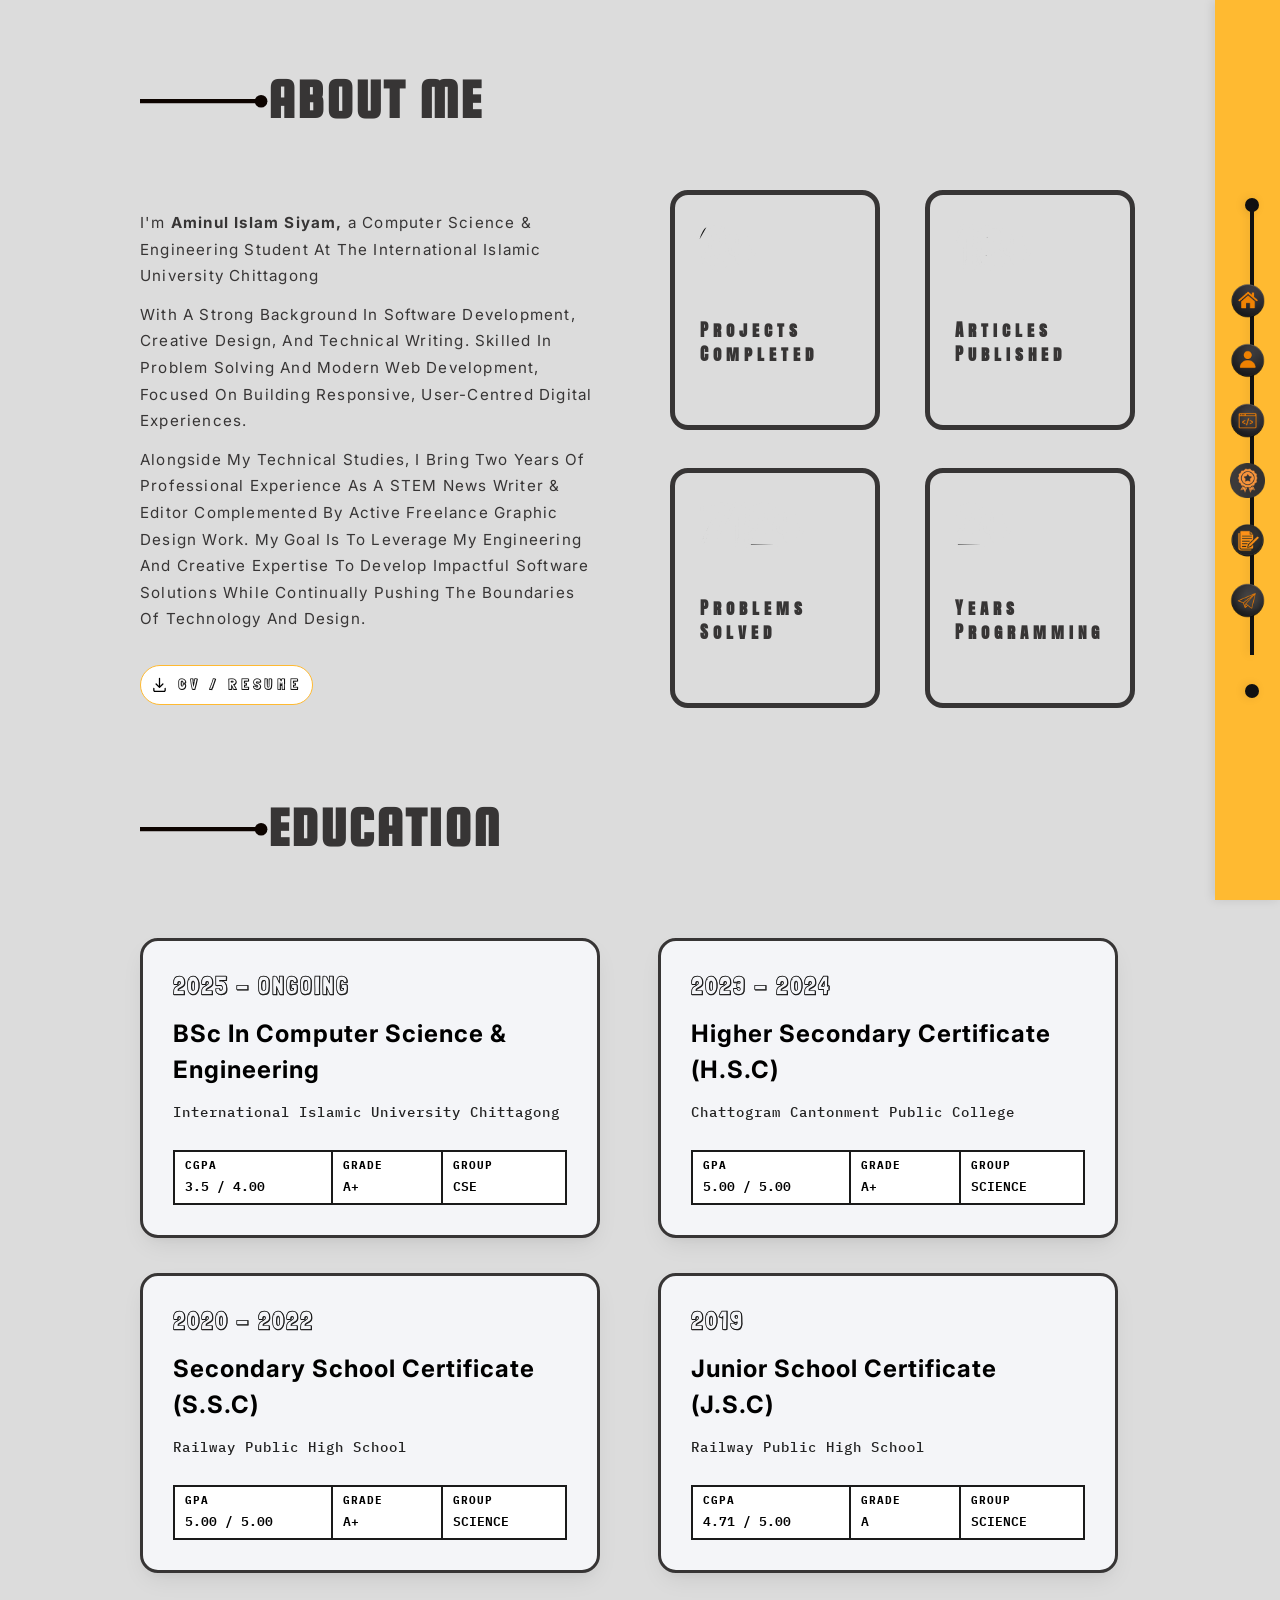
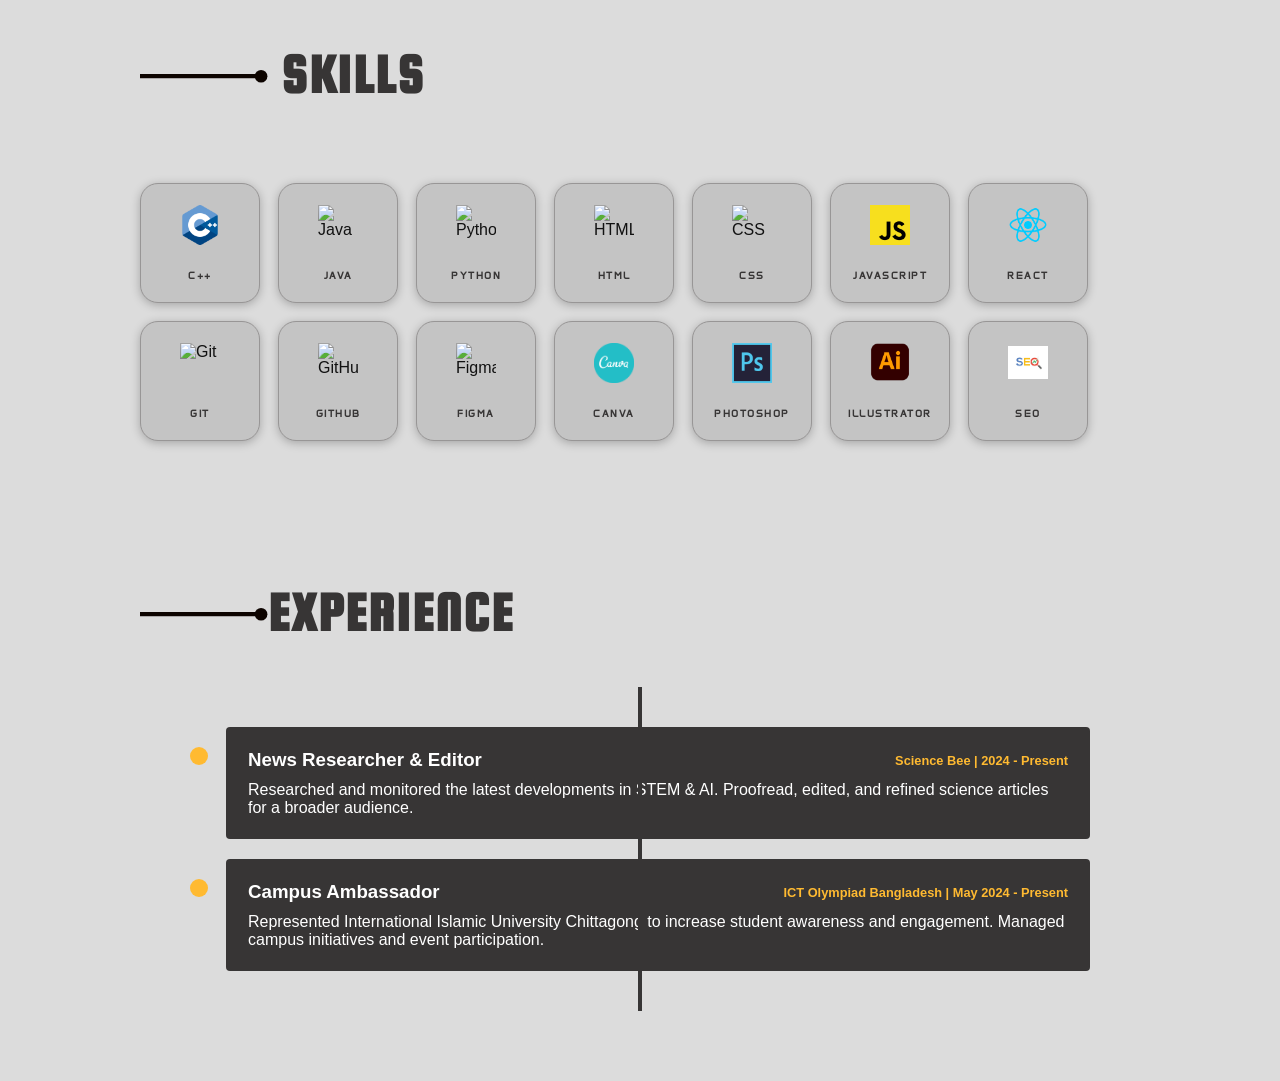
==== commit 1a3511b5: "All Change" ====
--- a/about.html
+++ b/about.html
@@ -1,6 +1,5 @@
 <!DOCTYPE html>
 <html lang="en">
-
 <head>
   <meta charset="UTF-8">
   <meta name="viewport" content="width=device-width, initial-scale=1.0">
@@ -22,8 +21,6 @@
       <a href="index.html" class="dot-link" title="Home"><img src="images/index.png" alt="Home"
           class="nav-custom-icon"></a>
       <a href="about.html" class="dot-link" title="About"><img src="images/about.png" alt="About"
-          class="nav-custom-icon"></a>
-      <a href="experience.html" class="dot-link" title="Experience"><img src="images/experience.png" alt="Experience"
           class="nav-custom-icon"></a>
       <a href="project.html" class="dot-link" title="Projects"><img src="images/project.png" alt="Projects"
           class="nav-custom-icon"></a>
@@ -198,8 +195,40 @@
         </div>
       </div>
     </section>
+
+    <section id="experience" class="section-block">
+      <h2 class="section-header"><svg width="128" height="13" viewBox="0 0 128 13" fill="none"
+          xmlns="http://www.w3.org/2000/svg">
+          <rect x="126.983" y="4.00024" width="4.23276" height="126.983" transform="rotate(90 126.983 4.00024)"
+            fill="#0D0400" />
+          <circle cx="121.088" cy="6.29719" r="6.29719" transform="rotate(90 121.088 6.29719)" fill="#0D0400" />
+        </svg>EXPERIENCE</h2>
+      <div class="timeline-wrapper">
+        <div class="timeline-row">
+          <div class="timeline-indicator"></div>
+          <div class="dark-box">
+            <div class="dark-box-header">
+              <h3>News Researcher &amp; Editor</h3><span class="badge-tag">Science Bee | 2024 -
+                Present</span>
+            </div>
+            <p>Researched and monitored the latest developments in STEM &amp; AI. Proofread, edited, and
+              refined science articles for a broader audience.</p>
+          </div>
+        </div>
+        <div class="timeline-row">
+          <div class="timeline-indicator"></div>
+          <div class="dark-box">
+            <div class="dark-box-header">
+              <h3>Campus Ambassador</h3><span class="badge-tag">ICT Olympiad Bangladesh | May 2024 -
+                Present</span>
+            </div>
+            <p>Represented International Islamic University Chittagong to increase student awareness and
+              engagement. Managed campus initiatives and event participation.</p>
+          </div>
+        </div>
+      </div>
+    </section>
   </main>
   <script src="script.js"></script>
 </body>
-
 </html>
--- a/style.css
+++ b/style.css
@@ -70,9 +70,9 @@
   content: " ";
   position: fixed;
   right: 2%;
-  top: 19%;
+  top: 22.8%;
   width: 4px;
-  height: 525px;
+  height: 450px;
   background-color: var(--text-primary);
   display: flex;
   align-items: center;
@@ -85,7 +85,7 @@
   content: " ";
   position: fixed;
   right: 1.65%;
-  top: 18%;
+  top: 22%;
   width: 14px;
   height: 14px;
   border-radius: 50%;
@@ -101,7 +101,7 @@
   content: " ";
   position: fixed;
   right: 1.65%;
-  top: 80%;
+  top: 76%;
   width: 14px;
   height: 14px;
   border-radius: 50%;
@@ -431,41 +431,35 @@
 }
 
 .pos-2 {
-  top: 65px;
-  right: 18px;
-}
-
-.pos-3 {
-  top: 132px;
-  right: -9px;
+  top: 80px;
+  right: 10px;
 }
 
 .pos-4 {
-  top: 205px;
-  right: -18px;
+  top: 160px;
+  right: -14px;
 }
 
 .pos-5 {
-  top: 278px;
-  right: -6px;
+  top: 240px;
+  right: -14px;
 }
 
 .pos-6 {
-  top: 345px;
-  right: 24px;
+  top: 320px;
+  right: 10px;
 }
 
 .pos-7 {
-  top: 398px;
-  right: 67px;
+  top: 390px;
+  right: 60px;
 }
 
 /* ABOUT & STATS */
 .about-grid {
   display: grid;
-  grid-template-columns: 500px 1fr;
+  grid-template-columns: 460px 1fr;
   gap: 70px;
-
   max-width: 1000px;
   margin: 0 auto;
 }
@@ -549,8 +543,8 @@
 }
 
 .stat-card {
-  width: 215px;
-  height: 250px;
+  width: 210px;
+  height: 240px;
   border: 5px solid var(--dark-accent);
   border-radius: 18px;
   padding: 25px;
@@ -768,6 +762,7 @@
   display: flex;
   flex-direction: column;
   gap: 20px;
+  max-width: 950px;
 }
 
 .timeline-row {
@@ -810,31 +805,71 @@
 .projects-grid,
 .articles-grid {
   display: grid;
-  grid-template-columns: repeat(auto-fit, minmax(260px, 1fr));
-  gap: 20px;
-}
-
-.project-card,
+  grid-template-columns: repeat(2, 420px);
+  column-gap: 60px;
+  row-gap: 50px;
+}
+
+.project-card {
+  border: 2.5px solid var(--card-border);
+  border-radius: 10px;
+  padding: 22px;
+  background: var(--white);
+  box-sizing: border-box;
+  transition: transform 0.3s ease, box-shadow 0.3s ease;
+}
+
 .article-card {
-  border: 2px solid var(--card-border);
-  padding: 20px;
-  background: rgba(255, 255, 255, 0.5);
-  transition: transform 0.3s ease;
-}
-
-.project-card:hover,
+  position: relative;
+  overflow: hidden;
+  height: 580px;
+  width: 420px;
+  border: 2.5px solid var(--card-border);
+  border-radius: 10px;
+  padding: 22px;
+  background: var(--white);
+  transition: transform 0.4s ease, box-shadow 0.4s ease;
+}
+
+
+.project-card:hover {
+  transform: translateY(-6px);
+  box-shadow: 0 10px 22px rgba(0, 0, 0, 0.12);
+}
+
 .article-card:hover {
-  transform: translateY(-5px);
+  transform: scale(1.035);
+  box-shadow: 0 14px 28px rgba(0, 0, 0, 0.16);
+  z-index: 2;
+  /* lifts hovered card above its grid neighbors */
+}
+
+.article-card h4 {
+  font-family: "Anta", sans-serif;
+  font-size: 1.05rem;
+  font-weight: 700;
+  margin-bottom: 8px;
+  color: var(--text-primary);
+}
+
+.article-card p {
+  font-family: "Inter", sans-serif;
+  font-size: 0.85rem;
+  line-height: 1.5;
+  color: var(--text-muted);
 }
 
 .project-banner,
 .article-thumb {
-  height: 140px;
-  background-color: #2b2b2b;
+  width: 100%;
+  height: 260px;
+  background-color: #d9d9d9;
+  border: 2px solid var(--card-border);
+  border-radius: 10px;
   display: flex;
   align-items: center;
   justify-content: center;
-  margin-bottom: 12px;
+  margin-bottom: 18px;
   overflow: hidden;
 }
 
@@ -845,13 +880,105 @@
   object-fit: cover;
 }
 
+.project-title {
+  font-family: "Inter", sans-serif;
+  font-size: 1.4rem;
+  font-weight: 700;
+  color: var(--text-primary);
+  margin-bottom: 10px;
+}
+
+.project-desc {
+  font-family: "Inter", sans-serif;
+  font-size: 0.85rem;
+  line-height: 1.5;
+  color: var(--text-muted);
+  margin-bottom: 18px;
+  min-height: 80px;
+}
+
+.project-tech {
+  margin-bottom: 18px;
+}
+
+.project-tech::before {
+  content: "Technologies:";
+  display: block;
+  font-family: "Inter", sans-serif;
+  font-size: 0.9rem;
+  font-weight: 700;
+  color: var(--text-primary);
+  margin-bottom: 10px;
+}
+
+.tech-tag {
+  display: inline-block;
+  border: 1.5px solid var(--card-border);
+  border-radius: 5px;
+  padding: 5px 12px;
+  margin-right: 8px;
+  margin-bottom: 8px;
+  font-family: "IBM Plex Mono", monospace;
+  font-size: 0.75rem;
+  font-weight: 600;
+  letter-spacing: 0.5px;
+  text-transform: uppercase;
+}
+
+.project-links {
+  display: flex;
+  gap: 14px;
+  margin-top: 4px;
+}
+
+.proj-btn {
+  flex: 1;
+  text-align: center;
+  border: 2px solid var(--card-border);
+  border-radius: 8px;
+  padding: 11px 0;
+  font-family: "Inter", sans-serif;
+  font-size: 0.9rem;
+  font-weight: 700;
+  color: var(--text-primary);
+  text-decoration: none;
+  background: var(--white);
+  transition: background-color 0.3s ease, color 0.3s ease;
+}
+
+.proj-btn:hover {
+  background-color: var(--dark-accent);
+  color: var(--white);
+}
+
 .read-link {
-  display: inline-block;
-  margin-top: 12px;
-  font-size: 0.75rem;
-  font-weight: 700;
-  color: #000;
-  text-decoration: underline;
+  position: absolute;
+  inset: 0;
+  display: flex;
+  align-items: center;
+  justify-content: center;
+  gap: 10px;
+  background-color: #636262;
+  color: var(--white);
+  font-family: "Anta", sans-serif;
+  font-size: 0.9rem;
+  letter-spacing: 3px;
+  text-decoration: none;
+  transform: translateY(100%);
+  transition: transform 0.5s cubic-bezier(0.65, 0, 0.35, 1);
+  z-index: 3;
+}
+
+.read-link svg {
+  transition: transform 0.4s ease;
+}
+
+.read-link:hover svg {
+  transform: translateX(4px);
+}
+
+.article-card:hover .read-link {
+  transform: translateY(0);
 }
 
 .articles-subtext {
@@ -862,22 +989,127 @@
 }
 
 /* ACHIEVEMENTS */
-.achievements-list {
-  display: flex;
-  flex-direction: column;
-  gap: 18px;
-}
-
-.achievement-item {
-  display: flex;
-  align-items: center;
-  gap: 18px;
-}
-
-.ach-icon {
-  width: 32px;
-  height: 32px;
+
+.timeline-wrapper {
+  position: relative;
+  max-width: 900px;
+  margin: 0 auto;
+  padding: 40px 0;
+}
+
+.timeline-wrapper::before {
+  content: "";
+  position: absolute;
+  left: 50%;
+  top: 0;
+  bottom: 0;
+  width: 4px;
+  background-color: var(--dark-accent);
+  transform: translateX(-50%);
+  z-index: 0;
+}
+
+.timeline-item {
+  position: relative;
+  display: flex;
+  width: 50%;
+  margin-bottom: 55px;
+}
+
+.timeline-item:nth-child(odd) {
+  left: 0;
+  justify-content: flex-end;
+  padding-right: 55px;
+}
+
+.timeline-item:nth-child(even) {
+  left: 50%;
+  justify-content: flex-start;
+  padding-left: 55px;
+}
+
+.timeline-card {
+  width: 340px;
+  background-color: #f4f5f8;
+  border: 2.5px solid var(--dark-accent);
+  border-radius: 14px;
+  padding: 20px 24px;
+  box-shadow: 0 8px 18px rgba(0, 0, 0, 0.08);
+  transition: transform 0.3s ease, box-shadow 0.3s ease, border-color 0.3s ease;
+}
+
+.timeline-card:hover {
+  transform: translateY(-6px);
+  border-color: var(--primary-orange);
+  box-shadow: 0 16px 26px rgba(0, 0, 0, 0.14);
+}
+
+.timeline-year {
+  display: inline-block;
+  font-family: "IBM Plex Mono", monospace;
+  font-size: 0.7rem;
+  font-weight: 700;
+  letter-spacing: 2px;
+  color: var(--primary-orange);
+  border: 1.5px solid var(--primary-orange);
+  border-radius: 20px;
+  padding: 3px 12px;
+  margin-bottom: 10px;
+}
+
+.timeline-title {
+  font-family: "Inter", sans-serif;
+  font-size: 1.05rem;
+  font-weight: 700;
+  color: var(--text-primary);
+  margin-bottom: 6px;
+}
+
+.timeline-sub {
+  font-family: "Anta", sans-serif;
+  font-size: 0.7rem;
+  letter-spacing: 2px;
+  text-transform: uppercase;
+  color: var(--dark-accent);
+  opacity: 0.7;
+  margin-bottom: 10px;
+}
+
+.timeline-desc {
+  font-family: "Inter", sans-serif;
+  font-size: 0.85rem;
+  line-height: 1.5;
+  color: var(--text-muted);
+}
+
+.timeline-node {
+  position: absolute;
+  top: 0;
+  width: 54px;
+  height: 54px;
+  background-color: #2b2a2d; /* Dark dark-gray background */
+  border: 2px solid #1a1a1a;   /* Subtle dark ring */
+  border-radius: 50%;
+  display: flex;
+  align-items: center;
+  justify-content: center;
+  z-index: 1;
+  box-shadow: 0 4px 10px rgba(0, 0, 0, 0.3); /* Gives depth like the 2nd screenshot */
+}
+
+.timeline-item:nth-child(odd) .timeline-node {
+  right: -27px;
+}
+
+.timeline-item:nth-child(even) .timeline-node {
+  left: -27px;
+}
+
+.timeline-node img {
+  width: 28px;
+  height: 28px;
   object-fit: contain;
+  /* Removed 'filter: brightness(0) invert(1);' so the original orange trophy shows */
 }
 
 /* CONTACT */
@@ -887,14 +1119,32 @@
   gap: 35px;
 }
 
+.contact-info h3 {
+  font-family: "Anta", sans-serif;
+  font-size: 50px;
+  font-weight: 400;
+  margin-bottom: 40px;
+}
+
+.contact-info p {
+  font-family: "Akshar", sans-serif;
+  font-size: 20px;
+  font-weight: 400;
+  max-width: 400px;
+  opacity: 0.7;
+  margin-bottom: 35px;
+}
+
 .contact-details-list {
+  font-family: "Akshar", sans-serif;
   list-style: none;
   margin-top: 15px;
 }
 
 .contact-details-list li {
   margin-bottom: 10px;
-  font-size: 0.9rem;
+  font-size: 1.2rem;
+  opacity: 0.7;
 }
 
 .contact-form {
@@ -908,13 +1158,33 @@
   padding: 12px;
   border: 1px solid #aaa;
   background: #fff;
-  font-family: inherit;
-}
+  font-family: "Akshar", sans-serif;
+  font-size: 20px;
+  border-radius: 20px;
+}
+
+.btn-connect-img {
+  max-width: 150px;
+  height: 60px;
+  border-radius: 12px;
+  overflow: hidden;
+  transition: transform 0.4s ease;
+}
+
+.btn-connect-img:hover {
+  transform: scale(1.05);
+}
+
+.btn-full-img {
+  width: 150px;
+  height: 60px;
+}
+
 
 .site-footer {
   text-align: center;
   padding: 40px 0 10px;
-  font-size: 0.8rem;
+  font-size: 0.95rem;
   color: var(--text-muted);
 }
 
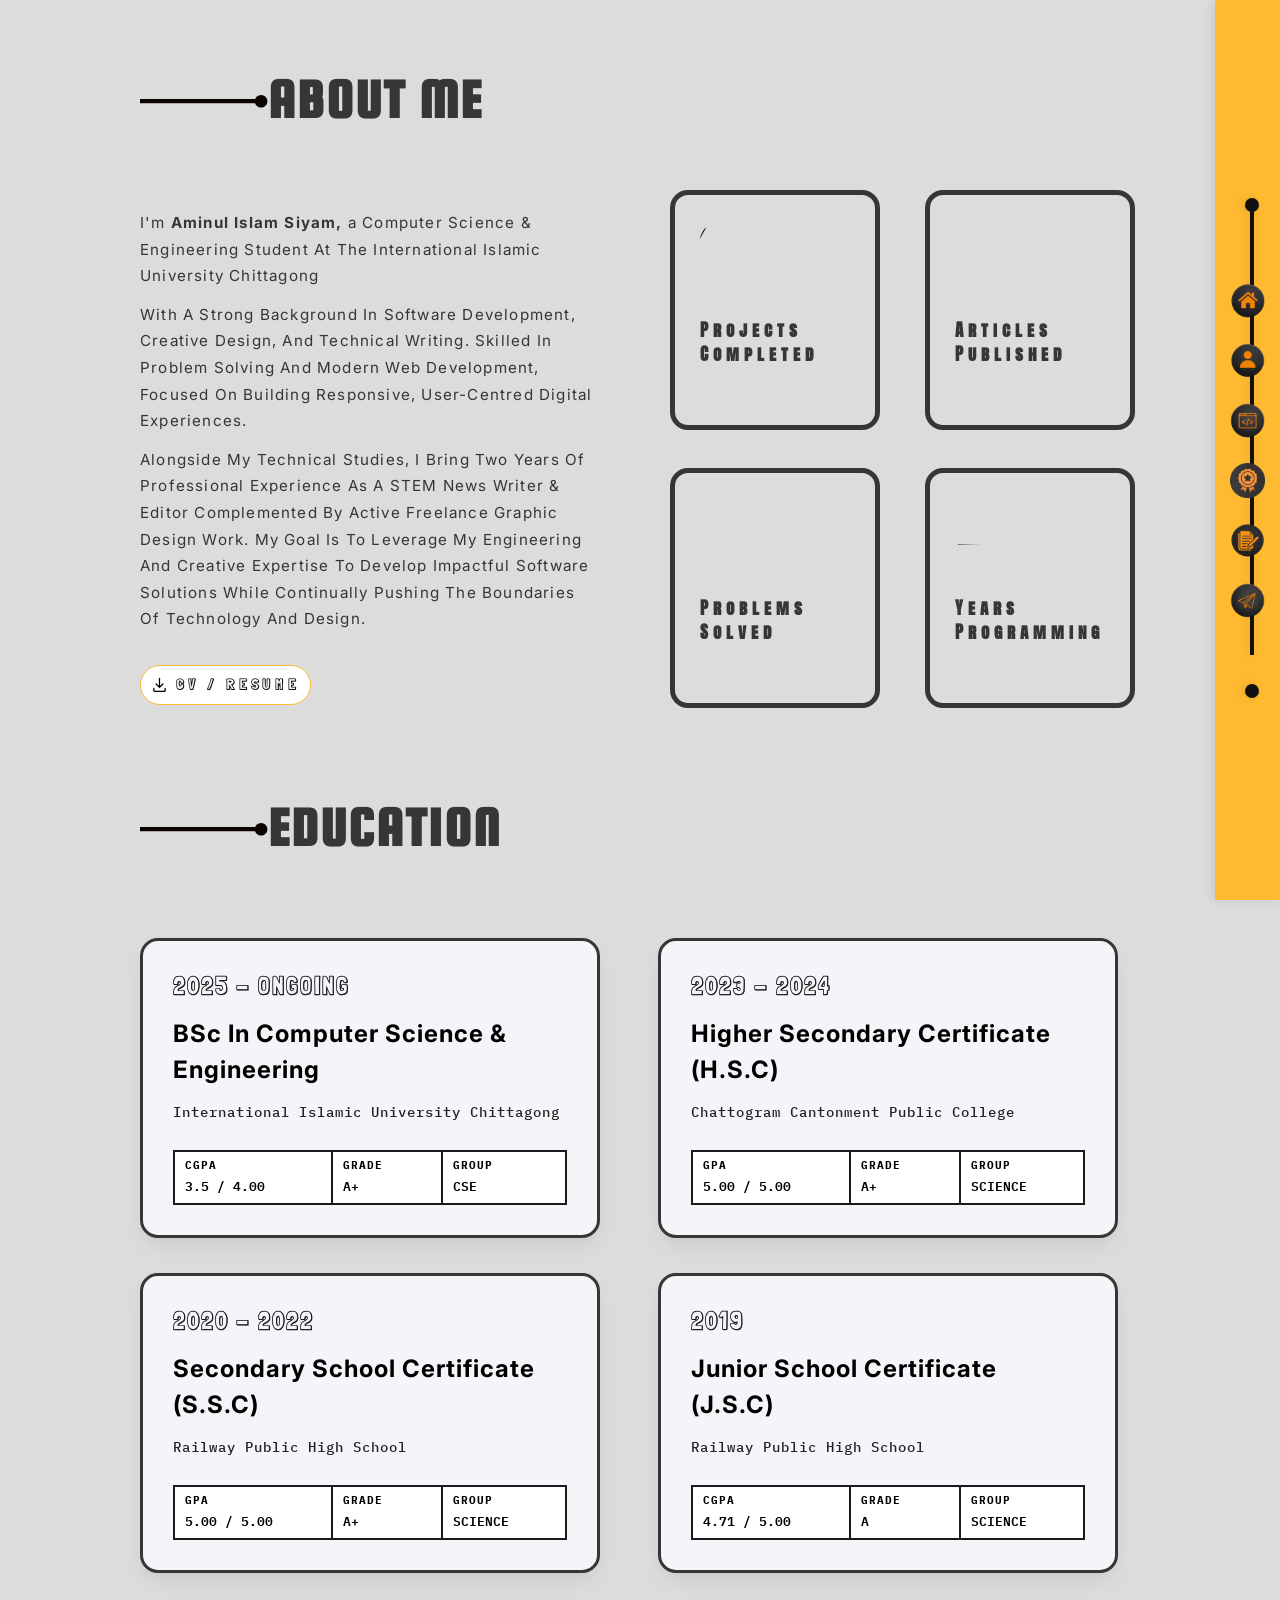
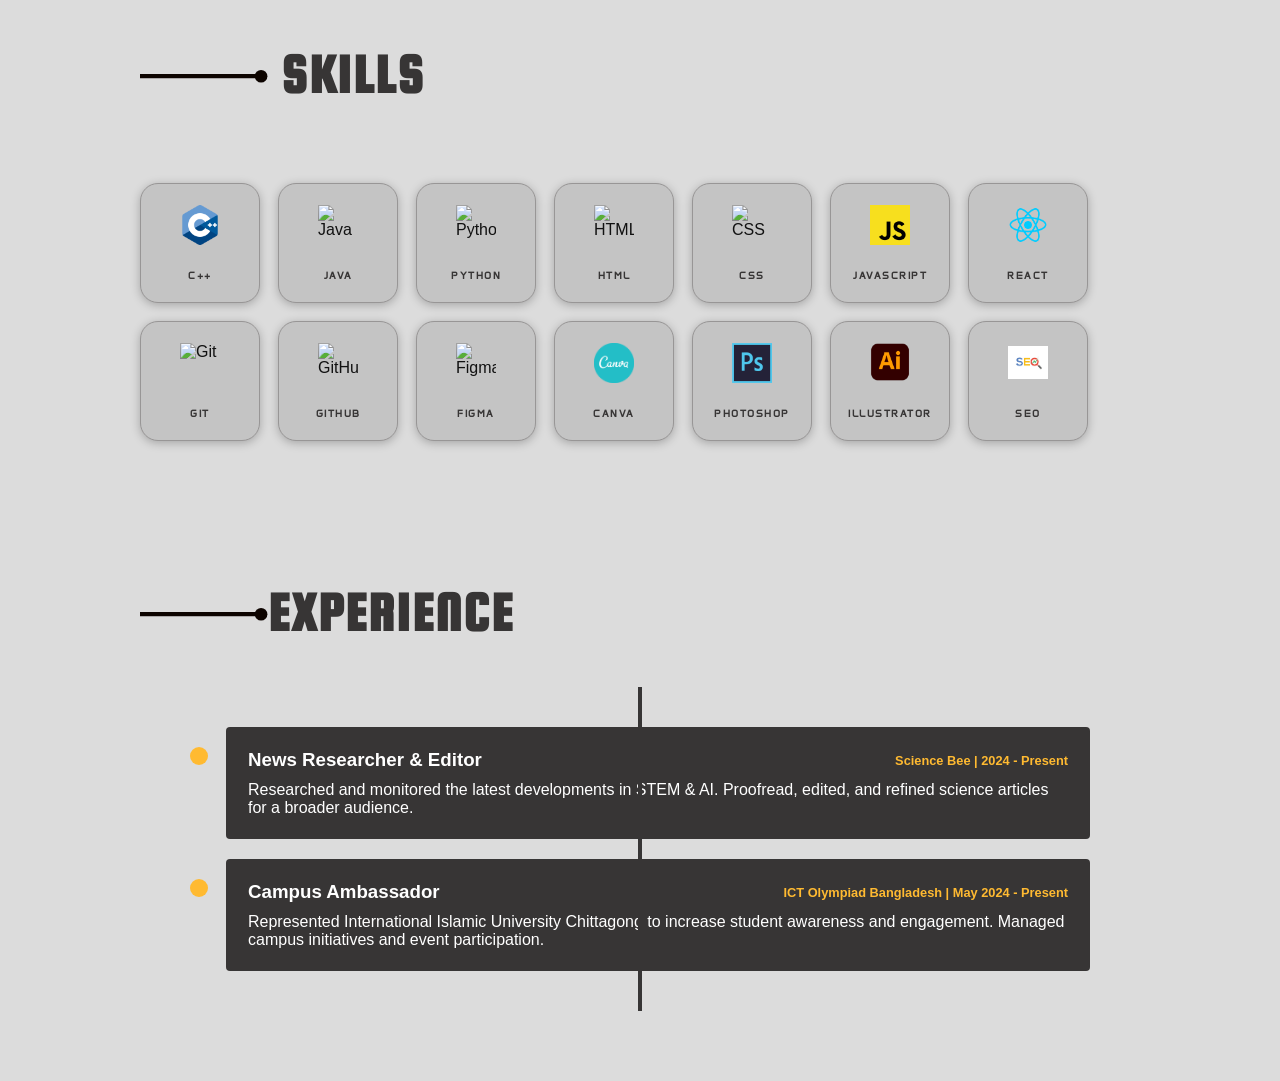
==== commit 9f0abe75: "cv add" ====
--- a/about.html
+++ b/about.html
@@ -54,14 +54,16 @@
             Editor Complemented By Active Freelance Graphic Design Work. My Goal Is To Leverage My Engineering And
             Creative Expertise To Develop Impactful Software Solutions While Continually Pushing The Boundaries Of
             Technology And Design.</p>
-          <button class="abt-cv-btn"><svg width="20" height="20" viewBox="0 0 20 20" fill="none"
+          <button class="abt-cv-btn">
+            <a href="images/cvpdf.pdf" target="_blank" rel="noopener noreferrer" style="text-decoration: none; color: inherit; display: flex; align-items: center; gap: 8px;">
+            <svg width="20" height="20" viewBox="0 0 20 20" fill="none"
               xmlns="http://www.w3.org/2000/svg">
               <path d="M10 2.66669V12.6667M6 9.33335L10 13.3334L14 9.33335" stroke="black" stroke-width="1.5"
                 stroke-linecap="round" stroke-linejoin="round" />
               <path
                 d="M3.33333 14.6667V16.6667C3.33333 17.0203 3.47381 17.3594 3.72386 17.6095C3.97391 17.8595 4.31304 18 4.66667 18H15.3333C15.687 18 16.0261 17.8595 16.2761 17.6095C16.5262 17.3594 16.6667 17.0203 16.6667 16.6667V14.6667"
                 stroke="black" stroke-width="1.5" stroke-linecap="round" stroke-linejoin="round" />
-            </svg>CV / RESUME</button>
+            </svg>CV / RESUME</a></button>
         </div>
         <div class="stats-grid">
           <div class="stat-card">
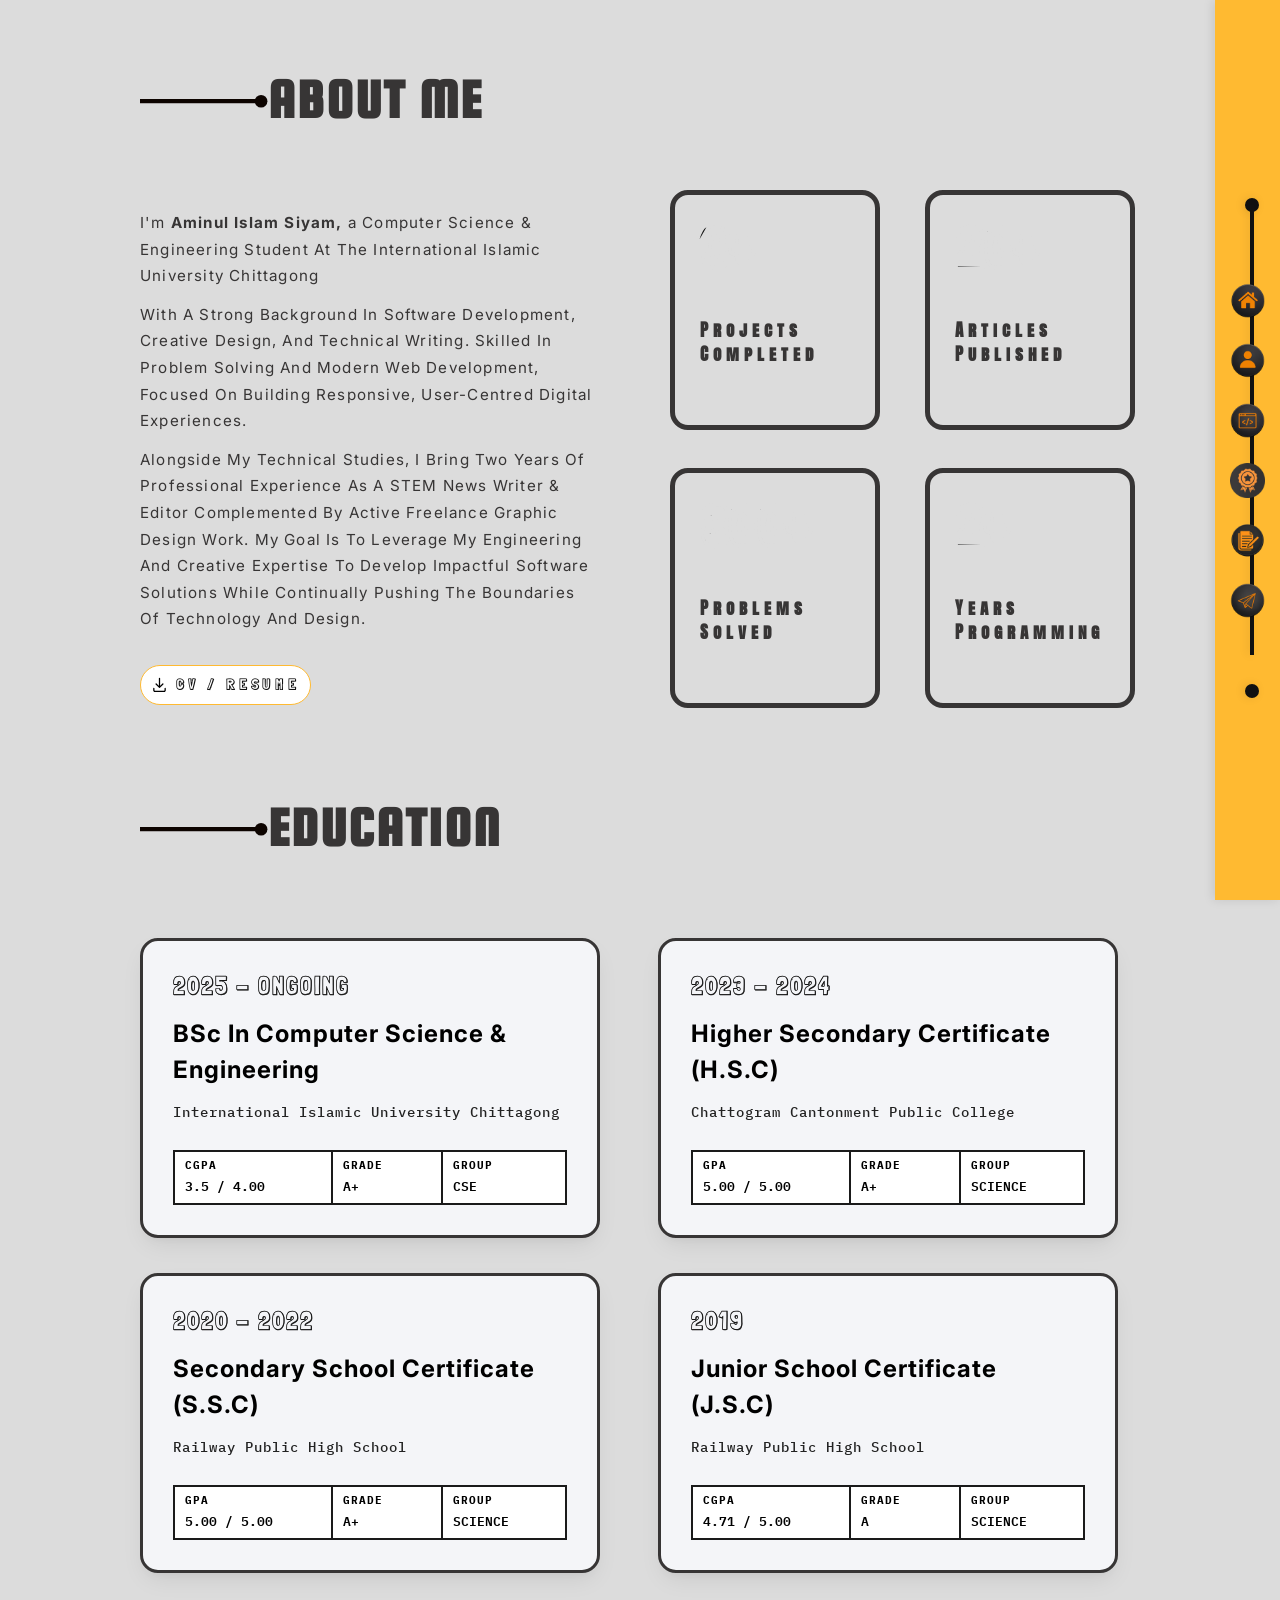
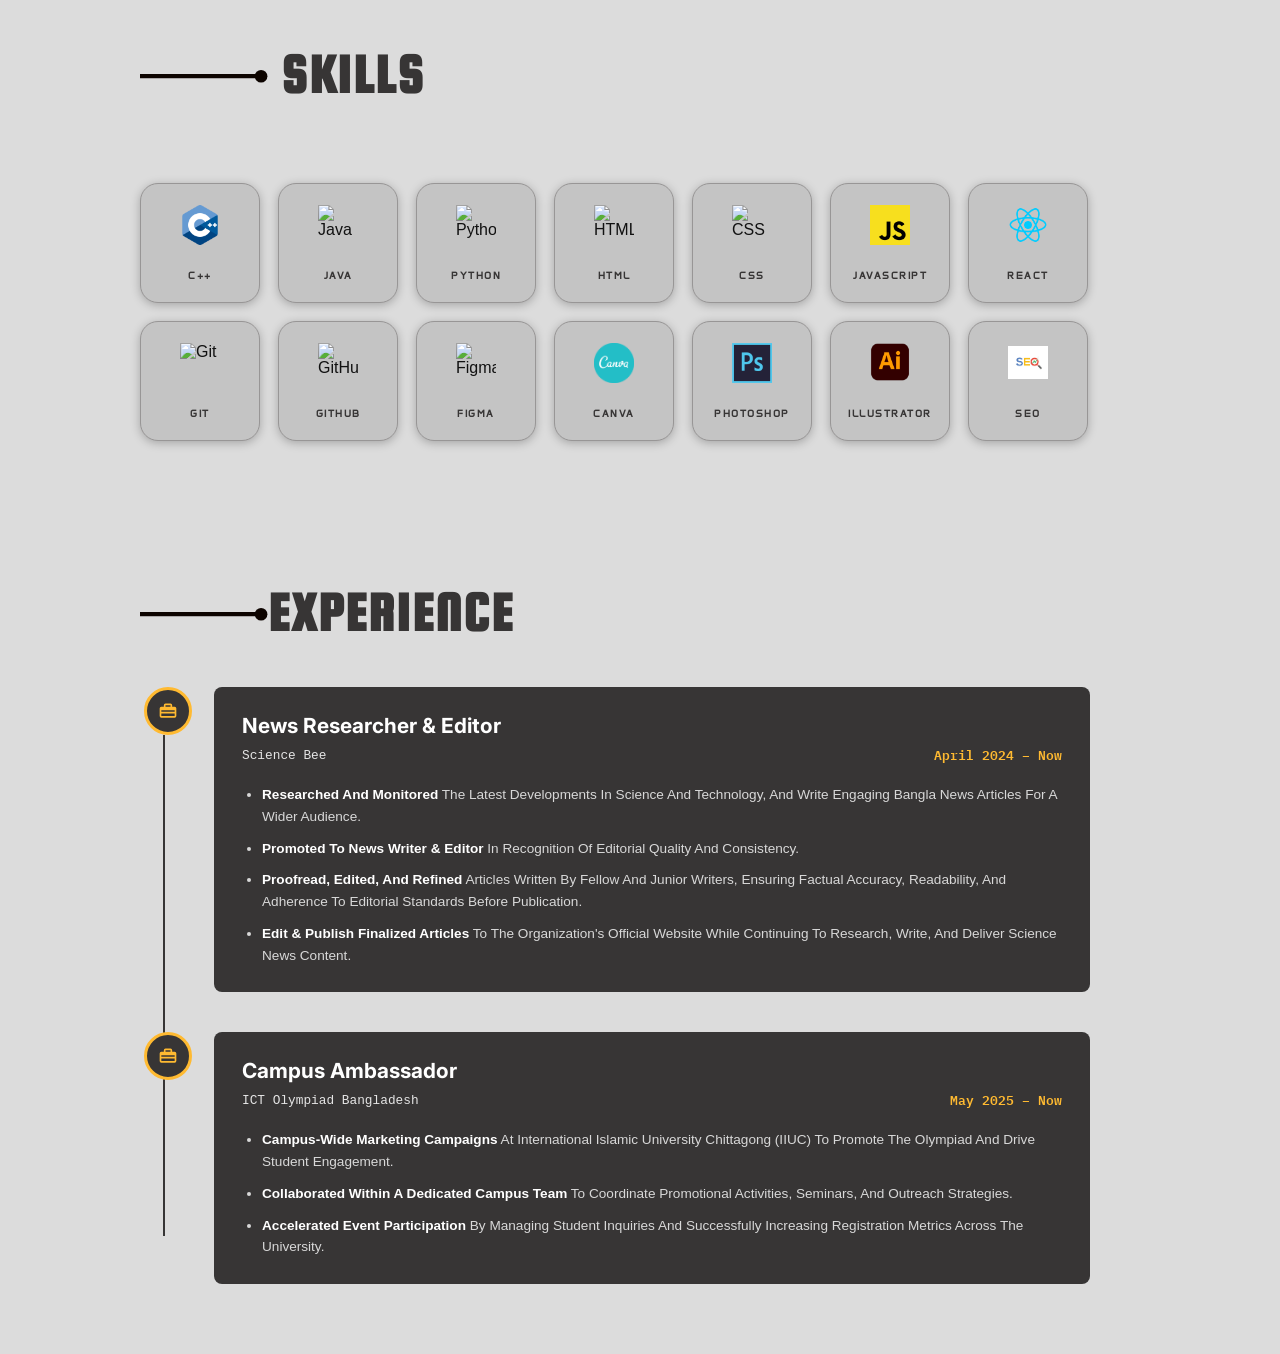
==== commit 0688189a: "exp change" ====
--- a/about.html
+++ b/about.html
@@ -1,5 +1,6 @@
 <!DOCTYPE html>
 <html lang="en">
+
 <head>
   <meta charset="UTF-8">
   <meta name="viewport" content="width=device-width, initial-scale=1.0">
@@ -55,15 +56,15 @@
             Creative Expertise To Develop Impactful Software Solutions While Continually Pushing The Boundaries Of
             Technology And Design.</p>
           <button class="abt-cv-btn">
-            <a href="images/cvpdf.pdf" target="_blank" rel="noopener noreferrer" style="text-decoration: none; color: inherit; display: flex; align-items: center; gap: 8px;">
-            <svg width="20" height="20" viewBox="0 0 20 20" fill="none"
-              xmlns="http://www.w3.org/2000/svg">
-              <path d="M10 2.66669V12.6667M6 9.33335L10 13.3334L14 9.33335" stroke="black" stroke-width="1.5"
-                stroke-linecap="round" stroke-linejoin="round" />
-              <path
-                d="M3.33333 14.6667V16.6667C3.33333 17.0203 3.47381 17.3594 3.72386 17.6095C3.97391 17.8595 4.31304 18 4.66667 18H15.3333C15.687 18 16.0261 17.8595 16.2761 17.6095C16.5262 17.3594 16.6667 17.0203 16.6667 16.6667V14.6667"
-                stroke="black" stroke-width="1.5" stroke-linecap="round" stroke-linejoin="round" />
-            </svg>CV / RESUME</a></button>
+            <a href="images/cvpdf.pdf" target="_blank" rel="noopener noreferrer"
+              style="text-decoration: none; color: inherit; display: flex; align-items: center; gap: 8px;">
+              <svg width="20" height="20" viewBox="0 0 20 20" fill="none" xmlns="http://www.w3.org/2000/svg">
+                <path d="M10 2.66669V12.6667M6 9.33335L10 13.3334L14 9.33335" stroke="black" stroke-width="1.5"
+                  stroke-linecap="round" stroke-linejoin="round" />
+                <path
+                  d="M3.33333 14.6667V16.6667C3.33333 17.0203 3.47381 17.3594 3.72386 17.6095C3.97391 17.8595 4.31304 18 4.66667 18H15.3333C15.687 18 16.0261 17.8595 16.2761 17.6095C16.5262 17.3594 16.6667 17.0203 16.6667 16.6667V14.6667"
+                  stroke="black" stroke-width="1.5" stroke-linecap="round" stroke-linejoin="round" />
+              </svg>CV / RESUME</a></button>
         </div>
         <div class="stats-grid">
           <div class="stat-card">
@@ -205,27 +206,50 @@
             fill="#0D0400" />
           <circle cx="121.088" cy="6.29719" r="6.29719" transform="rotate(90 121.088 6.29719)" fill="#0D0400" />
         </svg>EXPERIENCE</h2>
-      <div class="timeline-wrapper">
-        <div class="timeline-row">
-          <div class="timeline-indicator"></div>
+      <div class="exp-timeline">
+        <div class="exp-row">
+          <div class="exp-node">
+            <svg width="20" height="20" viewBox="0 0 24 24" fill="currentColor">
+              <path
+                d="M9 3h6a2 2 0 0 1 2 2v2h3a2 2 0 0 1 2 2v9a2 2 0 0 1-2 2H4a2 2 0 0 1-2-2V9a2 2 0 0 1 2-2h3V5a2 2 0 0 1 2-2Zm0 4h6V5H9v2Zm-5 4v2h16v-2H4Zm0 4v3h16v-3H4Z" />
+            </svg>
+          </div>
           <div class="dark-box">
-            <div class="dark-box-header">
-              <h3>News Researcher &amp; Editor</h3><span class="badge-tag">Science Bee | 2024 -
-                Present</span>
-            </div>
-            <p>Researched and monitored the latest developments in STEM &amp; AI. Proofread, edited, and
-              refined science articles for a broader audience.</p>
-          </div>
-        </div>
-        <div class="timeline-row">
-          <div class="timeline-indicator"></div>
+            <h3 class="exp-title">News Researcher &amp; Editor</h3>
+            <div class="exp-meta"><span class="exp-company">Science Bee</span><span class="exp-date">April 2024 –
+                Now</span></div>
+            <ul class="exp-list">
+              <li><strong>Researched And Monitored</strong> The Latest Developments In Science And Technology, And Write
+                Engaging Bangla News Articles For A Wider Audience.</li>
+              <li><strong>Promoted To News Writer &amp; Editor</strong> In Recognition Of Editorial Quality And
+                Consistency.</li>
+              <li><strong>Proofread, Edited, And Refined</strong> Articles Written By Fellow And Junior Writers,
+                Ensuring Factual Accuracy, Readability, And Adherence To Editorial Standards Before Publication.</li>
+              <li><strong>Edit &amp; Publish Finalized Articles</strong> To The Organization's Official Website While
+                Continuing To Research, Write, And Deliver Science News Content.</li>
+            </ul>
+          </div>
+        </div>
+
+        <div class="exp-row">
+          <div class="exp-node">
+            <svg width="20" height="20" viewBox="0 0 24 24" fill="currentColor">
+              <path
+                d="M9 3h6a2 2 0 0 1 2 2v2h3a2 2 0 0 1 2 2v9a2 2 0 0 1-2 2H4a2 2 0 0 1-2-2V9a2 2 0 0 1 2-2h3V5a2 2 0 0 1 2-2Zm0 4h6V5H9v2Zm-5 4v2h16v-2H4Zm0 4v3h16v-3H4Z" />
+            </svg>
+          </div>
           <div class="dark-box">
-            <div class="dark-box-header">
-              <h3>Campus Ambassador</h3><span class="badge-tag">ICT Olympiad Bangladesh | May 2024 -
-                Present</span>
-            </div>
-            <p>Represented International Islamic University Chittagong to increase student awareness and
-              engagement. Managed campus initiatives and event participation.</p>
+            <h3 class="exp-title">Campus Ambassador</h3>
+            <div class="exp-meta"><span class="exp-company">ICT Olympiad Bangladesh</span><span class="exp-date">May
+                2025 – Now</span></div>
+            <ul class="exp-list">
+              <li><strong>Campus-Wide Marketing Campaigns</strong> At International Islamic University Chittagong (IIUC)
+                To Promote The Olympiad And Drive Student Engagement.</li>
+              <li><strong>Collaborated Within A Dedicated Campus Team</strong> To Coordinate Promotional Activities,
+                Seminars, And Outreach Strategies.</li>
+              <li><strong>Accelerated Event Participation</strong> By Managing Student Inquiries And Successfully
+                Increasing Registration Metrics Across The University.</li>
+            </ul>
           </div>
         </div>
       </div>
@@ -233,4 +257,5 @@
   </main>
   <script src="script.js"></script>
 </body>
+
 </html>
--- a/style.css
+++ b/style.css
@@ -758,47 +758,98 @@
 }
 
 /* EXPERIENCE TIMELINE */
-.timeline-wrapper {
+/* EXPERIENCE TIMELINE */
+.exp-timeline {
+  position: relative;
   display: flex;
   flex-direction: column;
-  gap: 20px;
+  gap: 40px;
   max-width: 950px;
-}
-
-.timeline-row {
+  padding-left: 4px;
+}
+
+.exp-timeline::before {
+  content: "";
+  position: absolute;
+  left: 23px;
+  top: 48px;
+  bottom: 48px;
+  width: 2px;
+  background-color: var(--dark-accent);
+  z-index: 0;
+}
+
+.exp-row {
+  position: relative;
   display: flex;
   align-items: flex-start;
-  gap: 18px;
-}
-
-.timeline-indicator {
-  width: 18px;
-  height: 18px;
-  background-color: var(--primary-orange);
+  gap: 22px;
+}
+
+.exp-node {
+  position: relative;
+  z-index: 1;
+  width: 48px;
+  height: 48px;
+  flex-shrink: 0;
   border-radius: 50%;
-  margin-top: 20px;
-  flex-shrink: 0;
+  background-color: var(--dark-accent);
+  border: 3px solid var(--primary-orange);
+  color: var(--primary-orange);
+  display: flex;
+  align-items: center;
+  justify-content: center;
 }
 
 .dark-box {
+  flex: 1;
   background-color: var(--dark-accent);
   color: #fff;
-  padding: 22px;
-  width: 100%;
-  border-radius: 4px;
-}
-
-.dark-box-header {
+  padding: 26px 28px;
+  border-radius: 8px;
+}
+
+.exp-title {
+  font-family: "Inter", sans-serif;
+  font-size: 1.3rem;
+  font-weight: 700;
+  margin-bottom: 6px;
+}
+
+.exp-meta {
   display: flex;
   justify-content: space-between;
   align-items: center;
-  margin-bottom: 10px;
-}
-
-.badge-tag {
+  margin-bottom: 18px;
+  font-family: "IBM Plex Mono", monospace;
+  font-size: 0.8rem;
+}
+
+.exp-company {
+  color: #e5e5e5;
+}
+
+.exp-date {
   color: var(--primary-orange);
-  font-size: 0.8rem;
   font-weight: 600;
+}
+
+.exp-list {
+  list-style: disc;
+  padding-left: 20px;
+  display: flex;
+  flex-direction: column;
+  gap: 10px;
+}
+
+.exp-list li {
+  font-size: 0.85rem;
+  line-height: 1.6;
+  color: #d8d8d8;
+}
+
+.exp-list li strong {
+  color: #ffffff;
 }
 
 /* PROJECTS & ARTICLES */
@@ -1087,14 +1138,17 @@
   top: 0;
   width: 54px;
   height: 54px;
-  background-color: #2b2a2d; /* Dark dark-gray background */
-  border: 2px solid #1a1a1a;   /* Subtle dark ring */
+  background-color: #2b2a2d;
+  /* Dark dark-gray background */
+  border: 2px solid #1a1a1a;
+  /* Subtle dark ring */
   border-radius: 50%;
   display: flex;
   align-items: center;
   justify-content: center;
   z-index: 1;
-  box-shadow: 0 4px 10px rgba(0, 0, 0, 0.3); /* Gives depth like the 2nd screenshot */
+  box-shadow: 0 4px 10px rgba(0, 0, 0, 0.3);
+  /* Gives depth like the 2nd screenshot */
 }
 
 .timeline-item:nth-child(odd) .timeline-node {
@@ -1145,6 +1199,30 @@
   margin-bottom: 10px;
   font-size: 1.2rem;
   opacity: 0.7;
+}
+
+.social-links {
+  display: flex;
+  gap: 14px;
+  margin-top: 24px;
+}
+
+.social-icon {
+  width: 46px;
+  height: 46px;
+  border-radius: 50%;
+  border: 1.5px solid var(--dark-accent);
+  display: flex;
+  align-items: center;
+  justify-content: center;
+  color: var(--dark-accent);
+  transition: background-color 0.3s ease, color 0.3s ease, transform 0.3s ease;
+}
+
+.social-icon:hover {
+  background-color: var(--dark-accent);
+  color: var(--white);
+  transform: translateY(-4px);
 }
 
 .contact-form {
